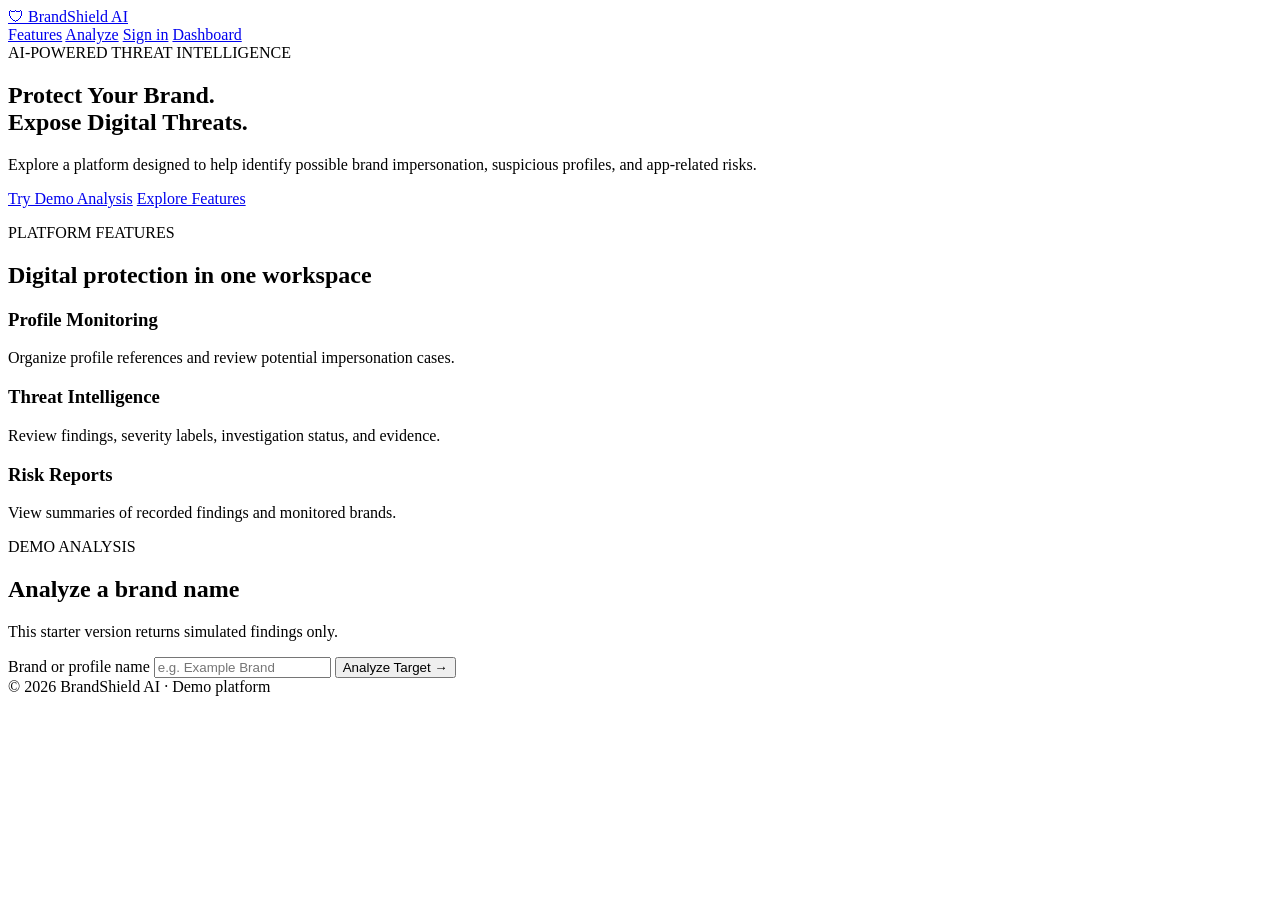
==== frontend/index.html @ 18a52767 "Add BrandShield frontend pages" ====
<!DOCTYPE html>
<html lang="en">
<head>
  <meta charset="UTF-8">
  <meta name="viewport" content="width=device-width, initial-scale=1">
  <title>BrandShield AI | Digital Brand Protection</title>
  <link rel="stylesheet" href="css/style.css">
</head>
<body>
  <header class="navbar">
    <a class="logo" href="index.html">🛡 BrandShield<span> AI</span></a>
    <nav class="nav-links">
      <a href="#features">Features</a>
      <a href="#analyze">Analyze</a>
      <a href="login.html">Sign in</a>
      <a href="dashboard.html">Dashboard</a>
    </nav>
  </header>

  <main>
    <section class="hero">
      <span class="pill">AI-POWERED THREAT INTELLIGENCE</span>
      <h1>Protect Your Brand.<br><span class="accent">Expose Digital Threats.</span></h1>
      <p>Explore a platform designed to help identify possible brand impersonation, suspicious profiles, and app-related risks.</p>
      <div class="actions">
        <a class="button" href="#analyze">Try Demo Analysis</a>
        <a class="button button-secondary" href="#features">Explore Features</a>
      </div>
    </section>

    <section class="section container" id="features">
      <div class="section-heading">
        <p class="eyebrow">PLATFORM FEATURES</p>
        <h2>Digital protection in one workspace</h2>
      </div>
      <div class="grid">
        <article class="card">
          <h3>Profile Monitoring</h3>
          <p>Organize profile references and review potential impersonation cases.</p>
        </article>
        <article class="card">
          <h3>Threat Intelligence</h3>
          <p>Review findings, severity labels, investigation status, and evidence.</p>
        </article>
        <article class="card">
          <h3>Risk Reports</h3>
          <p>View summaries of recorded findings and monitored brands.</p>
        </article>
      </div>
    </section>

    <section class="section container" id="analyze">
      <div class="section-heading">
        <p class="eyebrow">DEMO ANALYSIS</p>
        <h2>Analyze a brand name</h2>
        <p class="muted">This starter version returns simulated findings only.</p>
      </div>

      <form id="analyze-form" class="form-card">
        <label for="brand-name">Brand or profile name</label>
        <input id="brand-name" name="brand_name" maxlength="100"
          placeholder="e.g. Example Brand" required>
        <button type="submit">Analyze Target →</button>
        <div id="analysis-result" class="result" role="status"></div>
      </form>
    </section>
  </main>

  <footer>© 2026 BrandShield AI · Demo platform</footer>
  <script src="js/api.js"></script>
  <script src="js/script.js"></script>
</body>
</html>
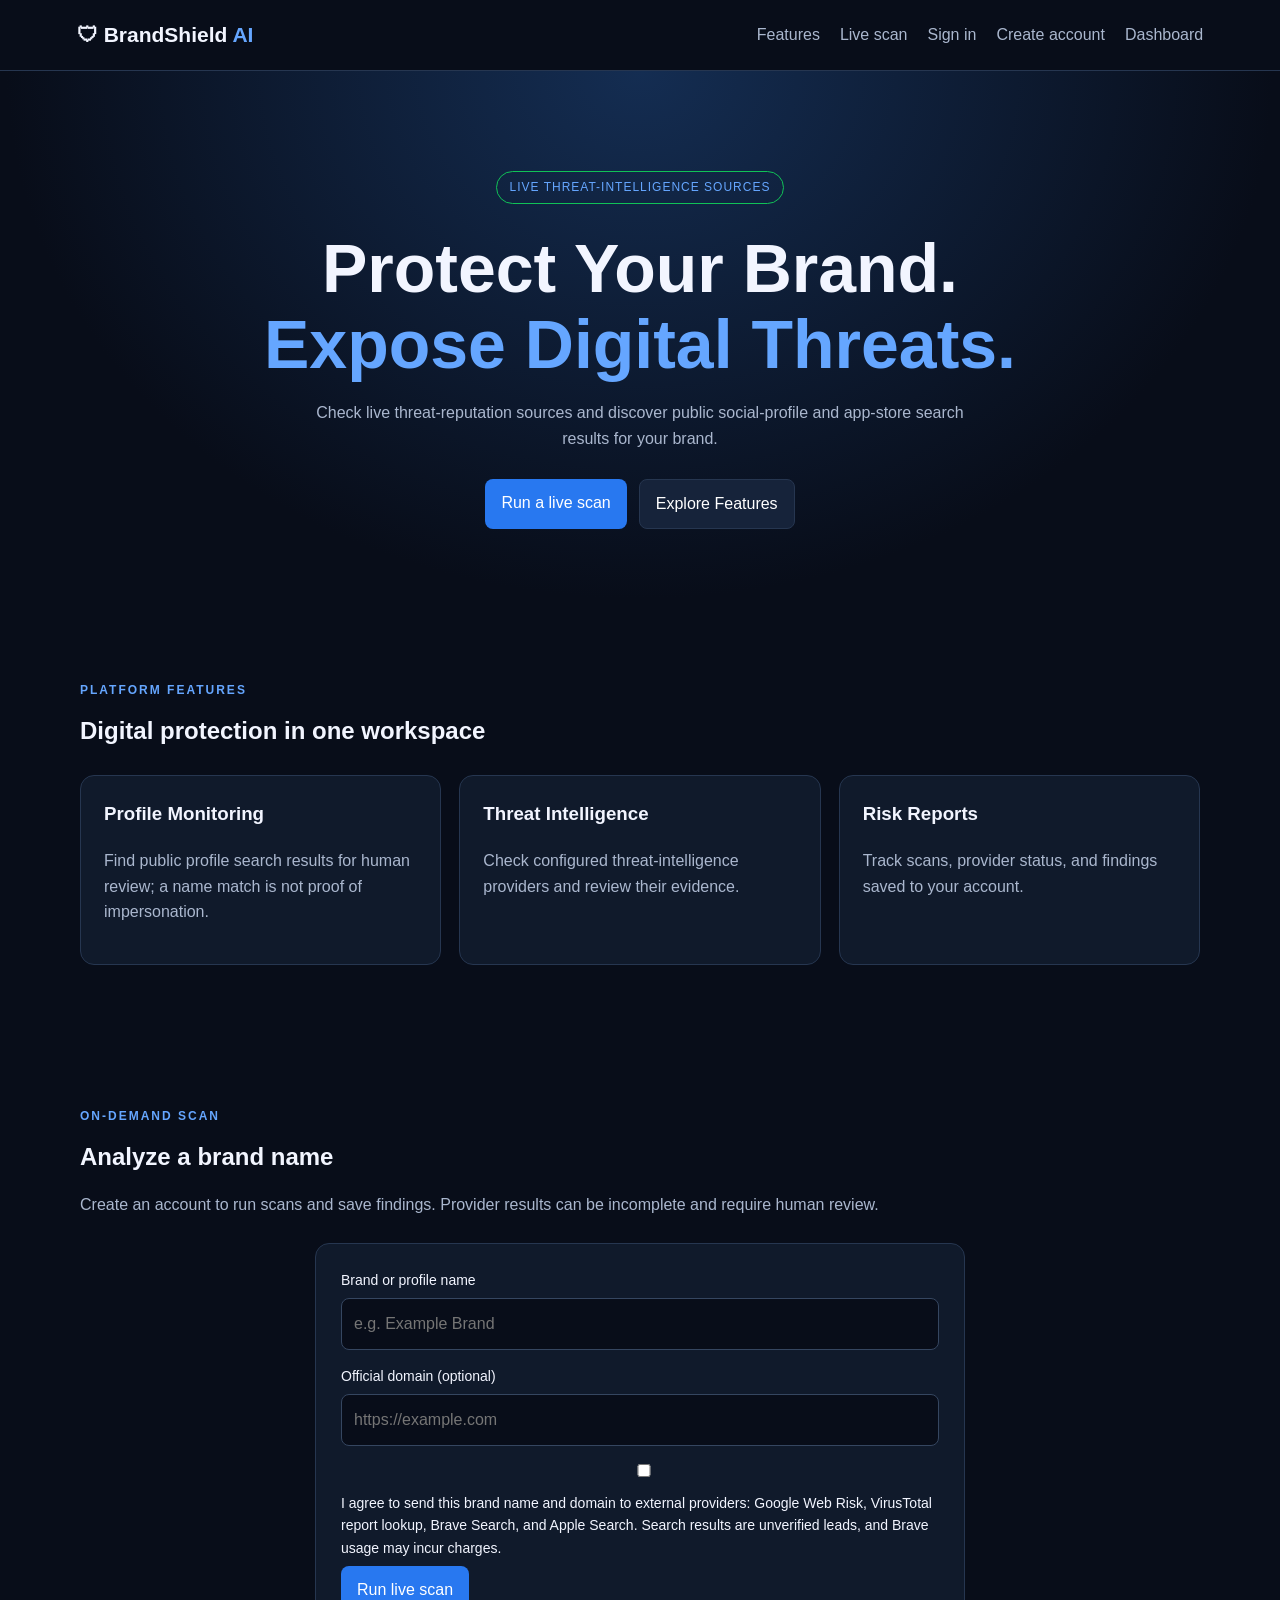
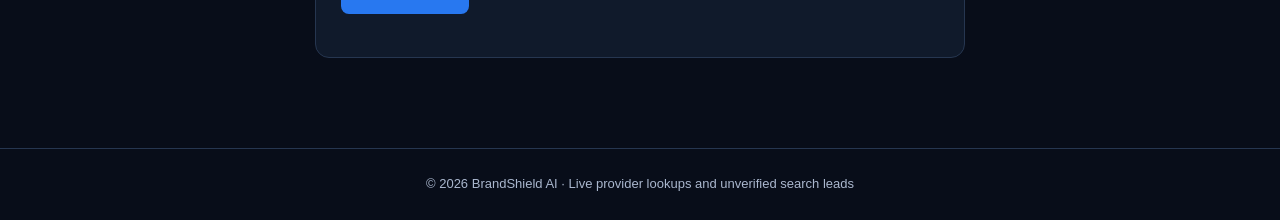
==== commit 2447f2c1: "Connect site pages to real scans and accounts" ====
--- a/frontend/index.html
+++ b/frontend/index.html
@@ -12,19 +12,20 @@
     <a class="logo" href="index.html">🛡 BrandShield<span> AI</span></a>
     <nav class="nav-links">
       <a href="#features">Features</a>
-      <a href="#analyze">Analyze</a>
+      <a href="#analyze">Live scan</a>
       <a href="login.html">Sign in</a>
+      <a href="register.html">Create account</a>
       <a href="dashboard.html">Dashboard</a>
     </nav>
   </header>
 
   <main>
     <section class="hero">
-      <span class="pill">AI-POWERED THREAT INTELLIGENCE</span>
+      <span class="pill">LIVE THREAT-INTELLIGENCE SOURCES</span>
       <h1>Protect Your Brand.<br><span class="accent">Expose Digital Threats.</span></h1>
-      <p>Explore a platform designed to help identify possible brand impersonation, suspicious profiles, and app-related risks.</p>
+      <p>Check live threat-reputation sources and discover public social-profile and app-store search results for your brand.</p>
       <div class="actions">
-        <a class="button" href="#analyze">Try Demo Analysis</a>
+        <a class="button" href="#analyze">Run a live scan</a>
         <a class="button button-secondary" href="#features">Explore Features</a>
       </div>
     </section>
@@ -37,37 +38,47 @@
       <div class="grid">
         <article class="card">
           <h3>Profile Monitoring</h3>
-          <p>Organize profile references and review potential impersonation cases.</p>
+          <p>Find public profile search results for human review; a name match is not proof of impersonation.</p>
         </article>
         <article class="card">
           <h3>Threat Intelligence</h3>
-          <p>Review findings, severity labels, investigation status, and evidence.</p>
+          <p>Check configured threat-intelligence providers and review their evidence.</p>
         </article>
         <article class="card">
           <h3>Risk Reports</h3>
-          <p>View summaries of recorded findings and monitored brands.</p>
+          <p>Track scans, provider status, and findings saved to your account.</p>
         </article>
       </div>
     </section>
 
     <section class="section container" id="analyze">
       <div class="section-heading">
-        <p class="eyebrow">DEMO ANALYSIS</p>
+        <p class="eyebrow">ON-DEMAND SCAN</p>
         <h2>Analyze a brand name</h2>
-        <p class="muted">This starter version returns simulated findings only.</p>
+        <p class="muted">Create an account to run scans and save findings. Provider results can be incomplete and require human review.</p>
       </div>
 
       <form id="analyze-form" class="form-card">
         <label for="brand-name">Brand or profile name</label>
         <input id="brand-name" name="brand_name" maxlength="100"
           placeholder="e.g. Example Brand" required>
-        <button type="submit">Analyze Target →</button>
+        <label for="brand-domain">Official domain (optional)</label>
+        <input id="brand-domain" name="domain" maxlength="255"
+          placeholder="https://example.com">
+        <label>
+          <input id="provider-consent" type="checkbox" required>
+          I agree to send this brand name and domain to external providers:
+          Google Web Risk, VirusTotal report lookup, Brave Search, and Apple
+          Search. Search results are unverified leads, and Brave usage may
+          incur charges.
+        </label>
+        <button type="submit">Run live scan</button>
         <div id="analysis-result" class="result" role="status"></div>
       </form>
     </section>
   </main>
 
-  <footer>© 2026 BrandShield AI · Demo platform</footer>
+  <footer>© 2026 BrandShield AI · Live provider lookups and unverified search leads</footer>
   <script src="js/api.js"></script>
   <script src="js/script.js"></script>
 </body>
--- a/frontend/css/style.css
+++ b/frontend/css/style.css
@@ -0,0 +1,637 @@
+
+:root {
+  --bg: #080d19;
+  --panel: #101a2b;
+  --panel-light: #16233a;
+  --border: #263650;
+  --text: #f2f5ff;
+  --muted: #aab7ce;
+  --blue: #2878f0;
+  --cyan: #65a6ff;
+  --green: #48c9a1;
+  --amber: #f0b44c;
+  --red: #ff7777;
+}
+
+* {
+  box-sizing: border-box;
+}
+
+html {
+  scroll-behavior: smooth;
+}
+
+body {
+  margin: 0;
+  background: var(--bg);
+  color: var(--text);
+  font-family: Inter, Arial, sans-serif;
+  line-height: 1.6;
+}
+
+a {
+  color: inherit;
+  text-decoration: none;
+}
+
+button, input, select {
+  font: inherit;
+}
+
+button, .button {
+  background: var(--blue);
+  color: white;
+  border: 0;
+  padding: 11px 16px;
+  border-radius: 8px;
+  cursor: pointer;
+  display: inline-block;
+}
+
+button:disabled {
+  opacity: .55;
+  cursor: not-allowed;
+}
+
+button:hover, .button:hover {
+  filter: brightness(1.12);
+}
+
+.navbar {
+  display: flex;
+  align-items: center;
+  justify-content: space-between;
+  gap: 18px;
+  padding: 18px 6%;
+  border-bottom: 1px solid var(--border);
+}
+
+.logo {
+  font-size: 21px;
+  font-weight: 800;
+}
+
+.logo span, .accent {
+  color: var(--cyan);
+}
+
+.nav-links {
+  display: flex;
+  gap: 20px;
+  flex-wrap: wrap;
+  color: var(--muted);
+}
+
+.nav-links a:hover, .nav-links a.active {
+  color: white;
+}
+
+.container {
+  width: min(1120px, 90%);
+  margin: auto;
+}
+
+.hero {
+  text-align: center;
+  padding: 100px 20px 75px;
+  background: radial-gradient(ellipse at top, #142d52, var(--bg) 70%);
+}
+
+.pill {
+  display: inline-block;
+  border: 1px solid #31527b;
+  border-radius: 40px;
+  color: var(--cyan);
+  padding: 6px 13px;
+  font-size: 12px;
+  letter-spacing: 1px;
+}
+
+.hero h1 {
+  font-size: clamp(38px, 6vw, 68px);
+  line-height: 1.12;
+  margin: 26px 0 18px;
+}
+
+.hero p, .muted {
+  color: var(--muted);
+}
+
+.hero p {
+  max-width: 650px;
+  margin: auto;
+}
+
+.actions {
+  display: flex;
+  justify-content: center;
+  flex-wrap: wrap;
+  gap: 12px;
+  margin-top: 28px;
+}
+
+.button-secondary {
+  background: var(--panel-light);
+  border: 1px solid var(--border);
+}
+
+.section {
+  padding: 65px 0;
+}
+
+.section-heading {
+  margin-bottom: 25px;
+}
+
+.section-heading h1, .section-heading h2 {
+  margin: 0 0 8px;
+}
+
+.eyebrow {
+  color: var(--cyan);
+  letter-spacing: 2px;
+  font-size: 12px;
+  font-weight: 700;
+}
+
+.grid {
+  display: grid;
+  grid-template-columns: repeat(3, minmax(0, 1fr));
+  gap: 18px;
+}
+
+.card {
+  background: var(--panel);
+  border: 1px solid var(--border);
+  border-radius: 14px;
+  padding: 23px;
+}
+
+.card h3 {
+  margin-top: 0;
+}
+
+.card p {
+  color: var(--muted);
+}
+
+.stat-value {
+  font-size: 32px;
+  font-weight: 800;
+}
+
+.stat-label {
+  color: var(--muted);
+  font-size: 14px;
+}
+
+.form-card {
+  max-width: 650px;
+  margin: 25px auto;
+  background: var(--panel);
+  border: 1px solid var(--border);
+  border-radius: 14px;
+  padding: 25px;
+}
+
+label {
+  display: block;
+  margin-bottom: 7px;
+  font-size: 14px;
+}
+
+input, select {
+  width: 100%;
+  padding: 12px;
+  margin-bottom: 15px;
+  color: var(--text);
+  background: var(--bg);
+  border: 1px solid #354660;
+  border-radius: 8px;
+}
+
+input:focus, select:focus {
+  outline: 2px solid #5298e8;
+  outline-offset: 1px;
+}
+
+.table-wrap {
+  overflow-x: auto;
+  border: 1px solid var(--border);
+  border-radius: 12px;
+}
+
+table {
+  width: 100%;
+  border-collapse: collapse;
+  min-width: 600px;
+}
+
+th, td {
+  text-align: left;
+  padding: 13px 16px;
+  border-bottom: 1px solid var(--border);
+}
+
+th {
+  background: var(--panel-light);
+}
+
+td {
+  color: var(--muted);
+}
+
+.status {
+  display: inline-block;
+  border-radius: 20px;
+  padding: 3px 9px;
+  background: #25344c;
+  color: #bcd8ff;
+  font-size: 12px;
+}
+
+.status.medium {
+  color: var(--amber);
+}
+
+.status.high {
+  color: var(--red);
+}
+
+.notice {
+  color: var(--muted);
+  background: #101a2b;
+  border: 1px solid var(--border);
+  border-radius: 10px;
+  padding: 14px;
+  margin: 16px 0;
+}
+
+.result {
+  margin-top: 18px;
+  overflow-wrap: anywhere;
+}
+
+.result li {
+  margin: 8px 0;
+}
+
+footer {
+  padding: 25px;
+  border-top: 1px solid var(--border);
+  color: var(--muted);
+  text-align: center;
+  font-size: 13px;
+}
+
+.auth-page {
+  min-height: 100vh;
+  display: grid;
+  place-items: center;
+  padding: 20px;
+}
+
+.auth-card {
+  width: min(420px, 100%);
+  background: var(--panel);
+  border: 1px solid var(--border);
+  border-radius: 16px;
+  padding: 28px;
+}
+
+@media (max-width: 760px) {
+  .navbar {
+    align-items: flex-start;
+    flex-direction: column;
+  }
+
+  .nav-links {
+    gap: 13px;
+  }
+
+  .grid {
+    grid-template-columns: 1fr;
+  }
+
+  .hero {
+    padding-top: 65px;
+  }
+}
+:root {
+  --bg: #080d19;
+  --panel: #101a2b;
+  --panel-light: #16233a;
+  --border: #263650;
+  --text: #f2f5ff;
+  --muted: #aab7ce;
+  --blue: #2878f0;
+  --cyan: #65a6ff;
+  --green: #48c9a1;
+  --amber: #f0b44c;
+  --red: #ff7777;
+}
+
+* {
+  box-sizing: border-box;
+}
+
+html {
+  scroll-behavior: smooth;
+}
+
+body {
+  margin: 0;
+  background: var(--bg);
+  color: var(--text);
+  font-family: Inter, Arial, sans-serif;
+  line-height: 1.6;
+}
+
+a {
+  color: inherit;
+  text-decoration: none;
+}
+
+button, input, select {
+  font: inherit;
+}
+
+button, .button {
+  background: var(--blue);
+  color: white;
+  border: 0;
+  padding: 11px 16px;
+  border-radius: 8px;
+  cursor: pointer;
+  display: inline-block;
+}
+
+button:disabled {
+  opacity: .55;
+  cursor: not-allowed;
+}
+
+button:hover, .button:hover {
+  filter: brightness(1.12);
+}
+
+.navbar {
+  display: flex;
+  align-items: center;
+  justify-content: space-between;
+  gap: 18px;
+  padding: 18px 6%;
+  border-bottom: 1px solid var(--border);
+}
+
+.logo {
+  font-size: 21px;
+  font-weight: 800;
+}
+
+.logo span, .accent {
+  color: var(--cyan);
+}
+
+.nav-links {
+  display: flex;
+  gap: 20px;
+  flex-wrap: wrap;
+  color: var(--muted);
+}
+
+.nav-links a:hover, .nav-links a.active {
+  color: white;
+}
+
+.container {
+  width: min(1120px, 90%);
+  margin: auto;
+}
+
+.hero {
+  text-align: center;
+  padding: 100px 20px 75px;
+  background: radial-gradient(ellipse at top, #142d52, var(--bg) 70%);
+}
+
+.pill {
+  display: inline-block;
+  border: 1px solid #10c257;
+  border-radius: 40px;
+  color: var(--cyan);
+  padding: 6px 13px;
+  font-size: 12px;
+  letter-spacing: 1px;
+}
+
+.hero h1 {
+  font-size: clamp(38px, 6vw, 68px);
+  line-height: 1.12;
+  margin: 26px 0 18px;
+}
+
+.hero p, .muted {
+  color: var(--muted);
+}
+
+.hero p {
+  max-width: 650px;
+  margin: auto;
+}
+
+.actions {
+  display: flex;
+  justify-content: center;
+  flex-wrap: wrap;
+  gap: 12px;
+  margin-top: 28px;
+}
+
+.button-secondary {
+  background: var(--panel-light);
+  border: 1px solid var(--border);
+}
+
+.section {
+  padding: 65px 0;
+}
+
+.section-heading {
+  margin-bottom: 25px;
+}
+
+.section-heading h1, .section-heading h2 {
+  margin: 0 0 8px;
+}
+
+.eyebrow {
+  color: var(--cyan);
+  letter-spacing: 2px;
+  font-size: 12px;
+  font-weight: 700;
+}
+
+.grid {
+  display: grid;
+  grid-template-columns: repeat(3, minmax(0, 1fr));
+  gap: 18px;
+}
+
+.card {
+  background: var(--panel);
+  border: 1px solid var(--border);
+  border-radius: 14px;
+  padding: 23px;
+}
+
+.card h3 {
+  margin-top: 0;
+}
+
+.card p {
+  color: var(--muted);
+}
+
+.stat-value {
+  font-size: 32px;
+  font-weight: 800;
+}
+
+.stat-label {
+  color: var(--muted);
+  font-size: 14px;
+}
+
+.form-card {
+  max-width: 650px;
+  margin: 25px auto;
+  background: var(--panel);
+  border: 1px solid var(--border);
+  border-radius: 14px;
+  padding: 25px;
+}
+
+label {
+  display: block;
+  margin-bottom: 7px;
+  font-size: 14px;
+}
+
+input, select {
+  width: 100%;
+  padding: 12px;
+  margin-bottom: 15px;
+  color: var(--text);
+  background: var(--bg);
+  border: 1px solid #354660;
+  border-radius: 8px;
+}
+
+input:focus, select:focus {
+  outline: 2px solid #5298e8;
+  outline-offset: 1px;
+}
+
+.table-wrap {
+  overflow-x: auto;
+  border: 1px solid var(--border);
+  border-radius: 12px;
+}
+
+table {
+  width: 100%;
+  border-collapse: collapse;
+  min-width: 600px;
+}
+
+th, td {
+  text-align: left;
+  padding: 13px 16px;
+  border-bottom: 1px solid var(--border);
+}
+
+th {
+  background: var(--panel-light);
+}
+
+td {
+  color: var(--muted);
+}
+
+.status {
+  display: inline-block;
+  border-radius: 20px;
+  padding: 3px 9px;
+  background: #25344c;
+  color: #bcd8ff;
+  font-size: 12px;
+}
+
+.status.medium {
+  color: var(--amber);
+}
+
+.status.high {
+  color: var(--red);
+}
+
+.notice {
+  color: var(--muted);
+  background: #101a2b;
+  border: 1px solid var(--border);
+  border-radius: 10px;
+  padding: 14px;
+  margin: 16px 0;
+}
+
+.result {
+  margin-top: 18px;
+  overflow-wrap: anywhere;
+}
+
+.result li {
+  margin: 8px 0;
+}
+
+footer {
+  padding: 25px;
+  border-top: 1px solid var(--border);
+  color: var(--muted);
+  text-align: center;
+  font-size: 13px;
+}
+
+.auth-page {
+  min-height: 100vh;
+  display: grid;
+  place-items: center;
+  padding: 20px;
+}
+
+.auth-card {
+  width: min(420px, 100%);
+  background: var(--panel);
+  border: 1px solid var(--border);
+  border-radius: 16px;
+  padding: 28px;
+}
+
+@media (max-width: 760px) {
+  .navbar {
+    align-items: flex-start;
+    flex-direction: column;
+  }
+
+  .nav-links {
+    gap: 13px;
+  }
+
+  .grid {
+    grid-template-columns: 1fr;
+  }
+
+  .hero {
+    padding-top: 65px;
+  }
+}
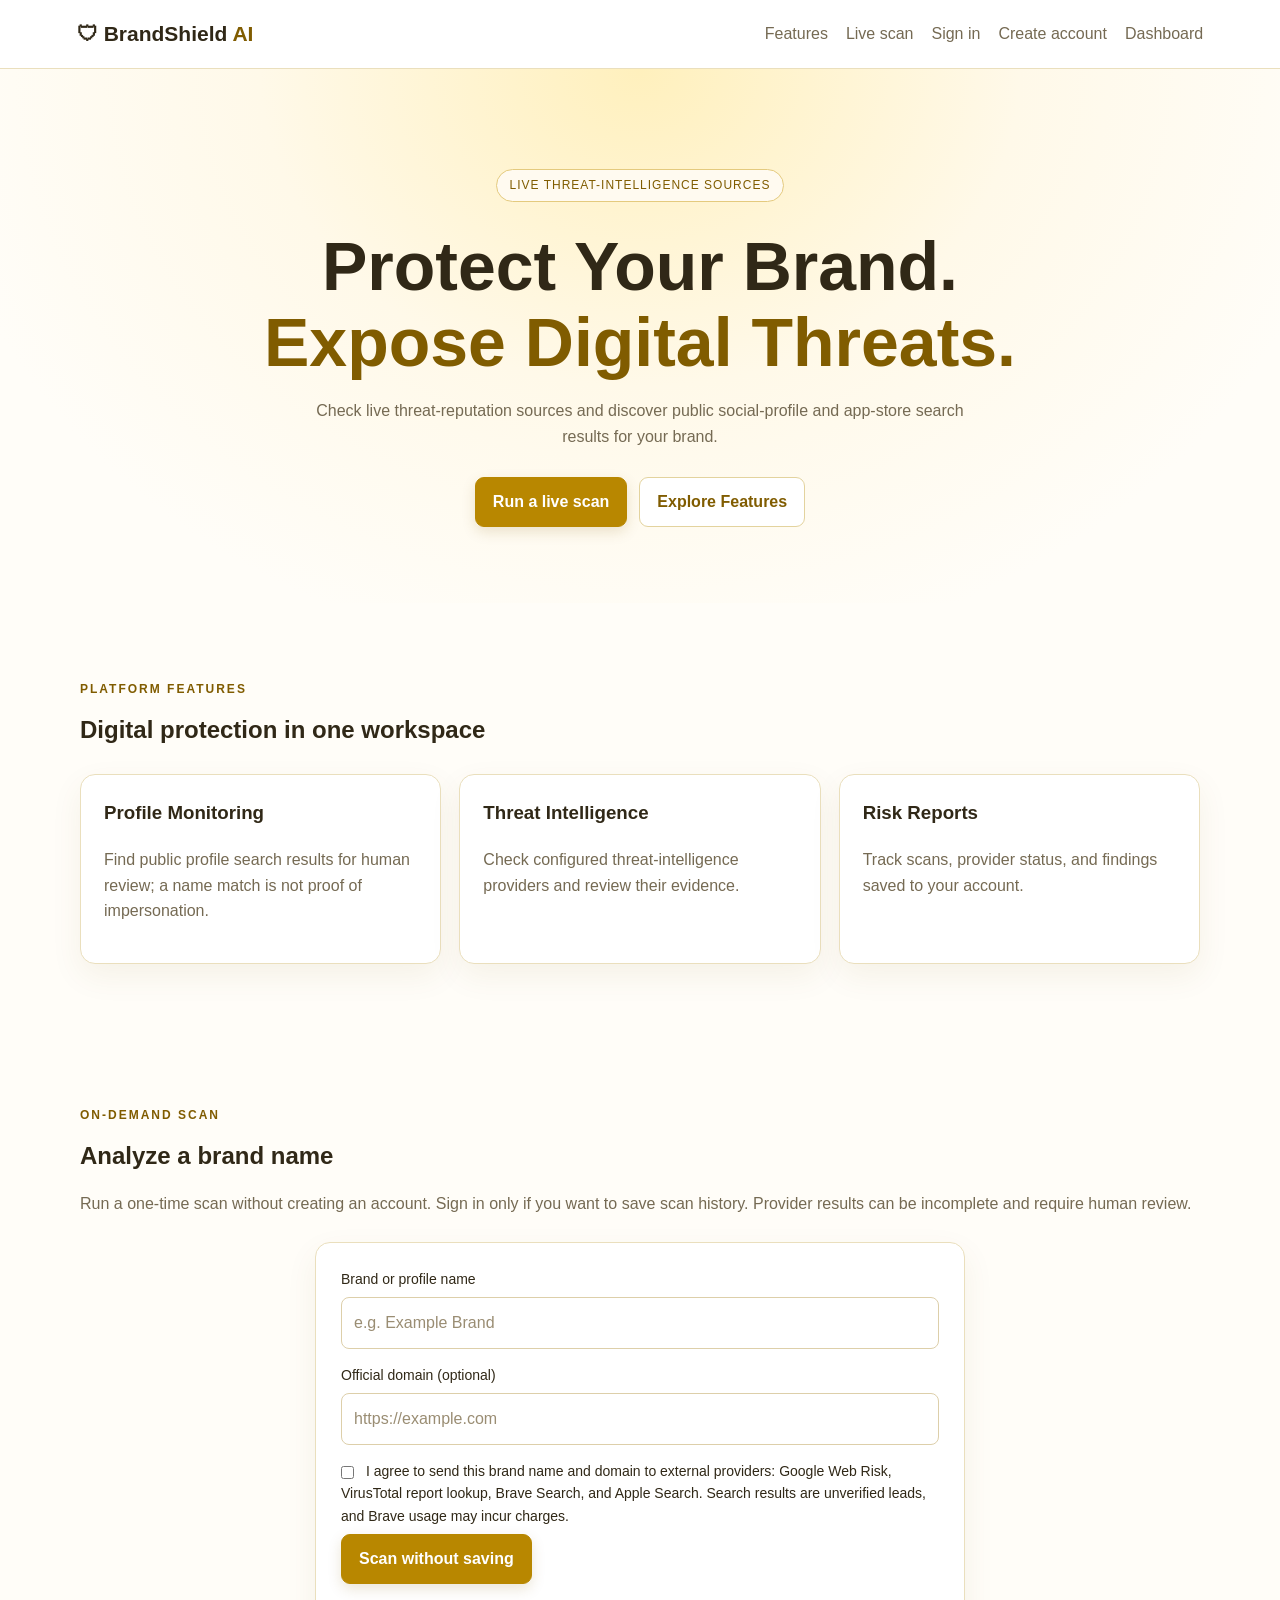
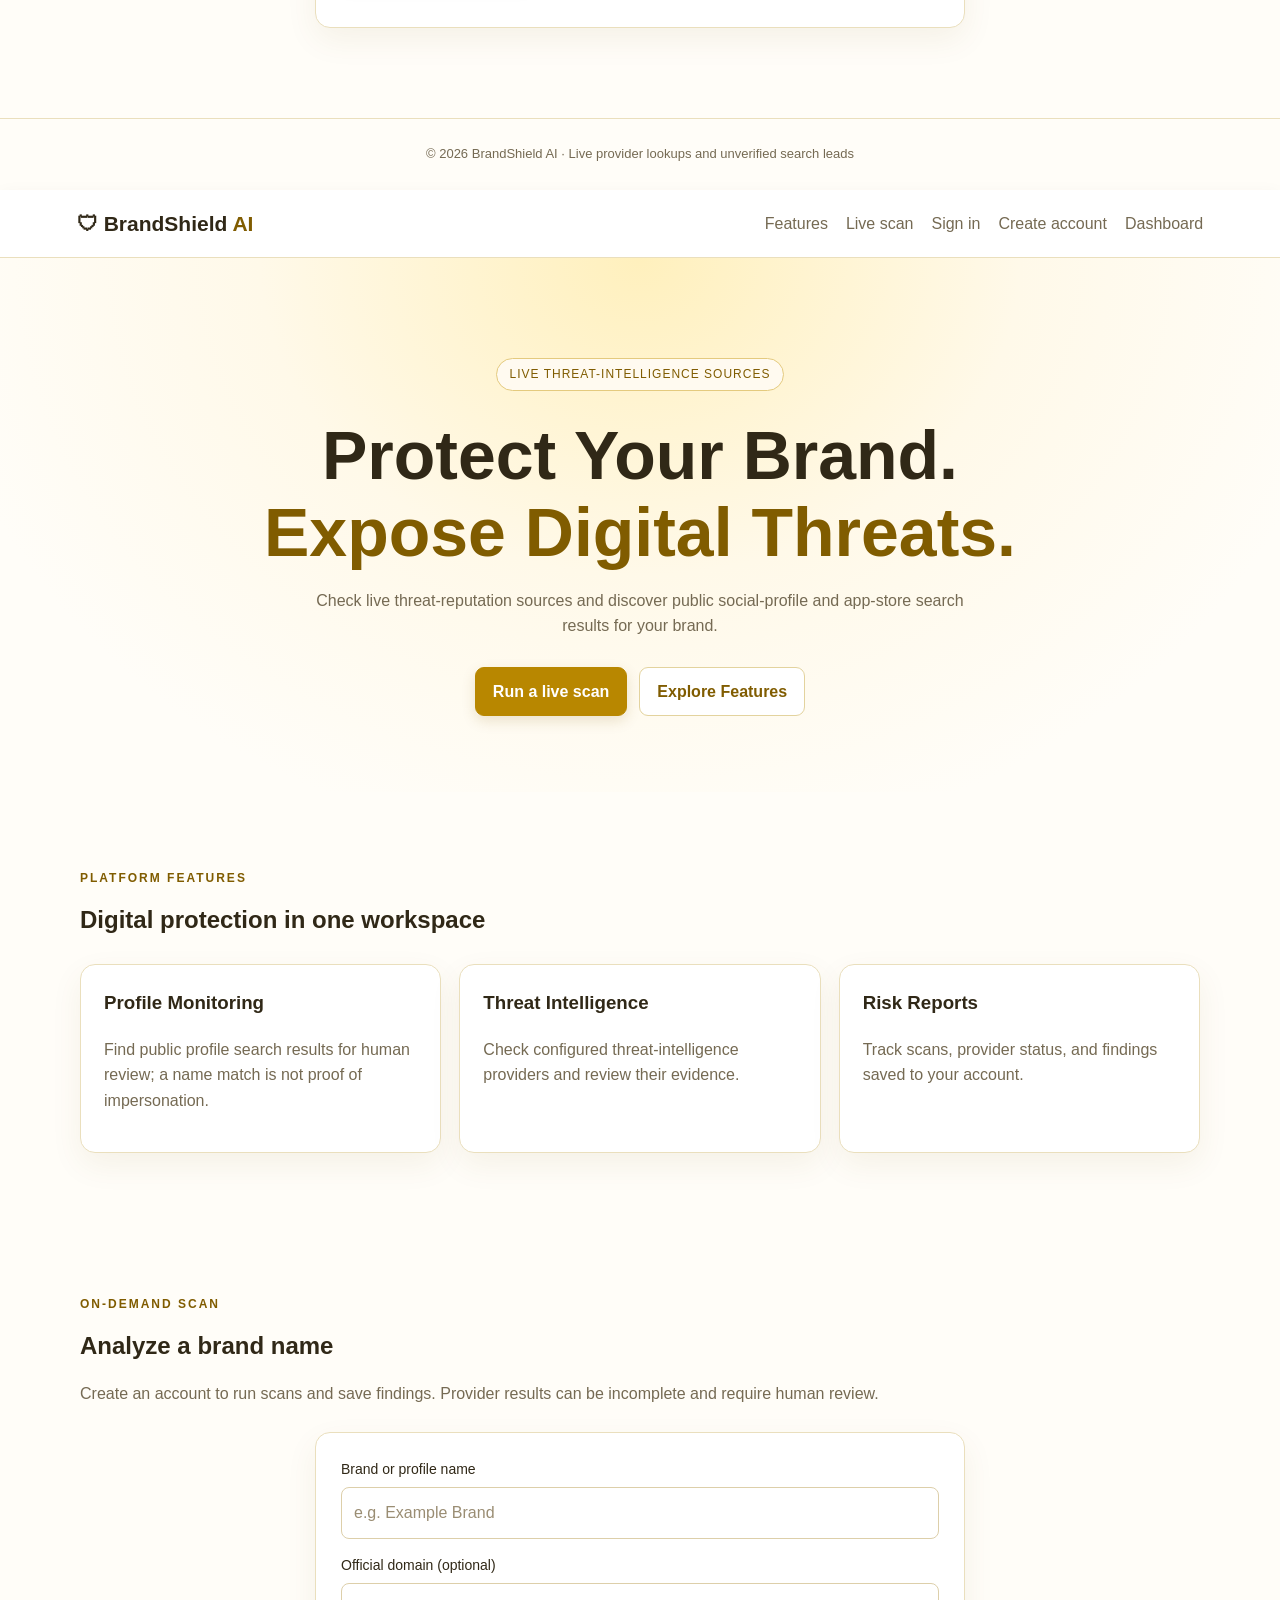
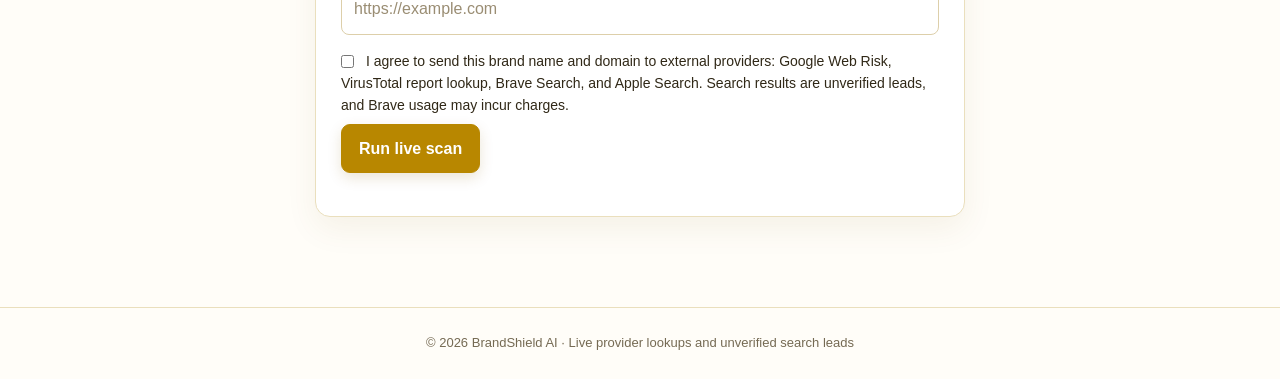
==== commit c5a7f5ea: "Allow one-time homepage scans without signup Updated the analyze section to allow scanning without c" ====
--- a/frontend/index.html
+++ b/frontend/index.html
@@ -1,4 +1,88 @@
 
+<!DOCTYPE html>
+<html lang="en">
+<head>
+  <meta charset="UTF-8">
+  <meta name="viewport" content="width=device-width, initial-scale=1">
+  <title>BrandShield AI | Digital Brand Protection</title>
+  <link rel="stylesheet" href="css/style.css">
+</head>
+<body>
+  <header class="navbar">
+    <a class="logo" href="index.html">🛡 BrandShield<span> AI</span></a>
+    <nav class="nav-links">
+      <a href="#features">Features</a>
+      <a href="#analyze">Live scan</a>
+      <a href="login.html">Sign in</a>
+      <a href="register.html">Create account</a>
+      <a href="dashboard.html">Dashboard</a>
+    </nav>
+  </header>
+
+  <main>
+    <section class="hero">
+      <span class="pill">LIVE THREAT-INTELLIGENCE SOURCES</span>
+      <h1>Protect Your Brand.<br><span class="accent">Expose Digital Threats.</span></h1>
+      <p>Check live threat-reputation sources and discover public social-profile and app-store search results for your brand.</p>
+      <div class="actions">
+        <a class="button" href="#analyze">Run a live scan</a>
+        <a class="button button-secondary" href="#features">Explore Features</a>
+      </div>
+    </section>
+
+    <section class="section container" id="features">
+      <div class="section-heading">
+        <p class="eyebrow">PLATFORM FEATURES</p>
+        <h2>Digital protection in one workspace</h2>
+      </div>
+      <div class="grid">
+        <article class="card">
+          <h3>Profile Monitoring</h3>
+          <p>Find public profile search results for human review; a name match is not proof of impersonation.</p>
+        </article>
+        <article class="card">
+          <h3>Threat Intelligence</h3>
+          <p>Check configured threat-intelligence providers and review their evidence.</p>
+        </article>
+        <article class="card">
+          <h3>Risk Reports</h3>
+          <p>Track scans, provider status, and findings saved to your account.</p>
+        </article>
+      </div>
+    </section>
+
+    <section class="section container" id="analyze">
+      <div class="section-heading">
+        <p class="eyebrow">ON-DEMAND SCAN</p>
+        <h2>Analyze a brand name</h2>
+        <p class="muted">Run a one-time scan without creating an account. Sign in only if you want to save scan history. Provider results can be incomplete and require human review.</p>
+      </div>
+
+      <form id="analyze-form" class="form-card">
+        <label for="brand-name">Brand or profile name</label>
+        <input id="brand-name" name="brand_name" maxlength="100"
+          placeholder="e.g. Example Brand" required>
+        <label for="brand-domain">Official domain (optional)</label>
+        <input id="brand-domain" name="domain" maxlength="255"
+          placeholder="https://example.com">
+        <label>
+          <input id="provider-consent" type="checkbox" required>
+          I agree to send this brand name and domain to external providers:
+          Google Web Risk, VirusTotal report lookup, Brave Search, and Apple
+          Search. Search results are unverified leads, and Brave usage may
+          incur charges.
+        </label>
+        <button type="submit">Scan without saving</button>
+        <div id="analysis-result" class="result" role="status"></div>
+      </form>
+    </section>
+  </main>
+
+  <footer>© 2026 BrandShield AI · Live provider lookups and unverified search leads</footer>
+  <script src="js/api.js"></script>
+  <script src="js/script.js"></script>
+</body>
+</html>
 <!DOCTYPE html>
 <html lang="en">
 <head>
@@ -82,4 +166,4 @@
   <script src="js/api.js"></script>
   <script src="js/script.js"></script>
 </body>
-</html>+</html>
--- a/frontend/css/style.css
+++ b/frontend/css/style.css
@@ -1,16 +1,17 @@
-
 :root {
-  --bg: #080d19;
-  --panel: #101a2b;
-  --panel-light: #16233a;
-  --border: #263650;
-  --text: #f2f5ff;
-  --muted: #aab7ce;
-  --blue: #2878f0;
-  --cyan: #65a6ff;
-  --green: #48c9a1;
-  --amber: #f0b44c;
-  --red: #ff7777;
+  color-scheme: light;
+  --bg: #fffdf8;
+  --panel: #ffffff;
+  --panel-light: #fff7df;
+  --border: #eadfbd;
+  --text: #302817;
+  --muted: #756a53;
+  --gold: #b88700;
+  --gold-dark: #805c00;
+  --gold-light: #fff0bd;
+  --green: #177245;
+  --amber: #916300;
+  --red: #b42318;
 }
 
 * {
@@ -22,6 +23,7 @@
 }
 
 body {
+  min-height: 100vh;
   margin: 0;
   background: var(--bg);
   color: var(--text);
@@ -39,22 +41,34 @@
 }
 
 button, .button {
-  background: var(--blue);
-  color: white;
-  border: 0;
-  padding: 11px 16px;
-  border-radius: 8px;
+  display: inline-block;
+  border: 1px solid var(--gold);
+  border-radius: 9px;
+  padding: 11px 17px;
+  background: var(--gold);
+  color: #ffffff;
+  font-weight: 700;
   cursor: pointer;
-  display: inline-block;
+  box-shadow: 0 5px 14px rgb(128 92 0 / 16%);
+  transition: background-color .15s ease, transform .15s ease, box-shadow .15s ease;
+}
+
+button:hover, .button:hover {
+  background: var(--gold-dark);
+  border-color: var(--gold-dark);
+  box-shadow: 0 7px 18px rgb(128 92 0 / 20%);
+  transform: translateY(-1px);
 }
 
 button:disabled {
   opacity: .55;
   cursor: not-allowed;
-}
-
-button:hover, .button:hover {
-  filter: brightness(1.12);
+  transform: none;
+}
+
+:focus-visible {
+  outline: 3px solid #d6a629;
+  outline-offset: 3px;
 }
 
 .navbar {
@@ -62,55 +76,59 @@
   align-items: center;
   justify-content: space-between;
   gap: 18px;
-  padding: 18px 6%;
+  padding: 17px 6%;
   border-bottom: 1px solid var(--border);
+  background: rgb(255 255 255 / 96%);
+  box-shadow: 0 3px 16px rgb(80 61 17 / 4%);
 }
 
 .logo {
   font-size: 21px;
   font-weight: 800;
-}
-
-.logo span, .accent {
-  color: var(--cyan);
+  white-space: nowrap;
+}
+
+.logo span, .accent, .eyebrow {
+  color: var(--gold-dark);
 }
 
 .nav-links {
   display: flex;
-  gap: 20px;
   flex-wrap: wrap;
+  gap: 18px;
   color: var(--muted);
 }
 
 .nav-links a:hover, .nav-links a.active {
-  color: white;
+  color: var(--gold-dark);
 }
 
 .container {
   width: min(1120px, 90%);
-  margin: auto;
+  margin: 0 auto;
 }
 
 .hero {
+  padding: 100px 20px 76px;
+  background: radial-gradient(ellipse at 50% 0, #fff0bd 0, #fff9e9 42%, var(--bg) 79%);
   text-align: center;
-  padding: 100px 20px 75px;
-  background: radial-gradient(ellipse at top, #142d52, var(--bg) 70%);
 }
 
 .pill {
   display: inline-block;
-  border: 1px solid #31527b;
+  border: 1px solid #e4ca7e;
   border-radius: 40px;
-  color: var(--cyan);
   padding: 6px 13px;
+  background: #fffaf0;
+  color: var(--gold-dark);
   font-size: 12px;
   letter-spacing: 1px;
 }
 
 .hero h1 {
+  margin: 26px 0 18px;
   font-size: clamp(38px, 6vw, 68px);
   line-height: 1.12;
-  margin: 26px 0 18px;
 }
 
 .hero p, .muted {
@@ -124,15 +142,23 @@
 
 .actions {
   display: flex;
+  flex-wrap: wrap;
   justify-content: center;
-  flex-wrap: wrap;
   gap: 12px;
   margin-top: 28px;
 }
 
 .button-secondary {
+  border-color: #e3d39e;
+  background: #ffffff;
+  color: var(--gold-dark);
+  box-shadow: none;
+}
+
+.button-secondary:hover {
+  border-color: var(--gold);
   background: var(--panel-light);
-  border: 1px solid var(--border);
+  color: var(--gold-dark);
 }
 
 .section {
@@ -148,10 +174,9 @@
 }
 
 .eyebrow {
-  color: var(--cyan);
-  letter-spacing: 2px;
   font-size: 12px;
   font-weight: 700;
+  letter-spacing: 2px;
 }
 
 .grid {
@@ -160,10 +185,14 @@
   gap: 18px;
 }
 
+.card, .form-card, .auth-card {
+  border: 1px solid var(--border);
+  border-radius: 15px;
+  background: var(--panel);
+  box-shadow: 0 12px 32px rgb(111 82 12 / 7%);
+}
+
 .card {
-  background: var(--panel);
-  border: 1px solid var(--border);
-  border-radius: 14px;
   padding: 23px;
 }
 
@@ -188,9 +217,6 @@
 .form-card {
   max-width: 650px;
   margin: 25px auto;
-  background: var(--panel);
-  border: 1px solid var(--border);
-  border-radius: 14px;
   padding: 25px;
 }
 
@@ -202,16 +228,28 @@
 
 input, select {
   width: 100%;
+  margin-bottom: 15px;
+  border: 1px solid #ddcfaa;
+  border-radius: 8px;
   padding: 12px;
-  margin-bottom: 15px;
+  background: #ffffff;
   color: var(--text);
-  background: var(--bg);
-  border: 1px solid #354660;
-  border-radius: 8px;
+}
+
+input::placeholder {
+  color: #9a8d73;
+}
+
+input[type="checkbox"] {
+  width: auto;
+  margin: 0 8px 0 0;
+  vertical-align: middle;
+  accent-color: var(--gold);
 }
 
 input:focus, select:focus {
-  outline: 2px solid #5298e8;
+  border-color: var(--gold);
+  outline: 2px solid #e7cf82;
   outline-offset: 1px;
 }
 
@@ -219,34 +257,36 @@
   overflow-x: auto;
   border: 1px solid var(--border);
   border-radius: 12px;
+  background: #ffffff;
 }
 
 table {
   width: 100%;
+  min-width: 600px;
   border-collapse: collapse;
-  min-width: 600px;
 }
 
 th, td {
+  border-bottom: 1px solid var(--border);
+  padding: 13px 16px;
   text-align: left;
-  padding: 13px 16px;
-  border-bottom: 1px solid var(--border);
 }
 
 th {
   background: var(--panel-light);
+  color: #493b1f;
 }
 
 td {
-  color: var(--muted);
+  color: #62563f;
 }
 
 .status {
   display: inline-block;
   border-radius: 20px;
   padding: 3px 9px;
-  background: #25344c;
-  color: #bcd8ff;
+  background: #fff4d2;
+  color: #755600;
   font-size: 12px;
 }
 
@@ -259,12 +299,12 @@
 }
 
 .notice {
-  color: var(--muted);
-  background: #101a2b;
+  margin: 16px 0;
   border: 1px solid var(--border);
   border-radius: 10px;
   padding: 14px;
-  margin: 16px 0;
+  background: #fff9e8;
+  color: #62563f;
 }
 
 .result {
@@ -277,25 +317,23 @@
 }
 
 footer {
+  border-top: 1px solid var(--border);
   padding: 25px;
-  border-top: 1px solid var(--border);
   color: var(--muted);
   text-align: center;
   font-size: 13px;
 }
 
 .auth-page {
+  display: grid;
   min-height: 100vh;
-  display: grid;
   place-items: center;
   padding: 20px;
+  background: radial-gradient(ellipse at 50% 0, #fff0bd 0, var(--bg) 58%);
 }
 
 .auth-card {
   width: min(420px, 100%);
-  background: var(--panel);
-  border: 1px solid var(--border);
-  border-radius: 16px;
   padding: 28px;
 }
 
@@ -317,321 +355,11 @@
     padding-top: 65px;
   }
 }
-:root {
-  --bg: #080d19;
-  --panel: #101a2b;
-  --panel-light: #16233a;
-  --border: #263650;
-  --text: #f2f5ff;
-  --muted: #aab7ce;
-  --blue: #2878f0;
-  --cyan: #65a6ff;
-  --green: #48c9a1;
-  --amber: #f0b44c;
-  --red: #ff7777;
-}
-
-* {
-  box-sizing: border-box;
-}
-
-html {
-  scroll-behavior: smooth;
-}
-
-body {
-  margin: 0;
-  background: var(--bg);
-  color: var(--text);
-  font-family: Inter, Arial, sans-serif;
-  line-height: 1.6;
-}
-
-a {
-  color: inherit;
-  text-decoration: none;
-}
-
-button, input, select {
-  font: inherit;
-}
-
-button, .button {
-  background: var(--blue);
-  color: white;
-  border: 0;
-  padding: 11px 16px;
-  border-radius: 8px;
-  cursor: pointer;
-  display: inline-block;
-}
-
-button:disabled {
-  opacity: .55;
-  cursor: not-allowed;
-}
-
-button:hover, .button:hover {
-  filter: brightness(1.12);
-}
-
-.navbar {
-  display: flex;
-  align-items: center;
-  justify-content: space-between;
-  gap: 18px;
-  padding: 18px 6%;
-  border-bottom: 1px solid var(--border);
-}
-
-.logo {
-  font-size: 21px;
-  font-weight: 800;
-}
-
-.logo span, .accent {
-  color: var(--cyan);
-}
-
-.nav-links {
-  display: flex;
-  gap: 20px;
-  flex-wrap: wrap;
-  color: var(--muted);
-}
-
-.nav-links a:hover, .nav-links a.active {
-  color: white;
-}
-
-.container {
-  width: min(1120px, 90%);
-  margin: auto;
-}
-
-.hero {
-  text-align: center;
-  padding: 100px 20px 75px;
-  background: radial-gradient(ellipse at top, #142d52, var(--bg) 70%);
-}
-
-.pill {
-  display: inline-block;
-  border: 1px solid #10c257;
-  border-radius: 40px;
-  color: var(--cyan);
-  padding: 6px 13px;
-  font-size: 12px;
-  letter-spacing: 1px;
-}
-
-.hero h1 {
-  font-size: clamp(38px, 6vw, 68px);
-  line-height: 1.12;
-  margin: 26px 0 18px;
-}
-
-.hero p, .muted {
-  color: var(--muted);
-}
-
-.hero p {
-  max-width: 650px;
-  margin: auto;
-}
-
-.actions {
-  display: flex;
-  justify-content: center;
-  flex-wrap: wrap;
-  gap: 12px;
-  margin-top: 28px;
-}
-
-.button-secondary {
-  background: var(--panel-light);
-  border: 1px solid var(--border);
-}
-
-.section {
-  padding: 65px 0;
-}
-
-.section-heading {
-  margin-bottom: 25px;
-}
-
-.section-heading h1, .section-heading h2 {
-  margin: 0 0 8px;
-}
-
-.eyebrow {
-  color: var(--cyan);
-  letter-spacing: 2px;
-  font-size: 12px;
-  font-weight: 700;
-}
-
-.grid {
-  display: grid;
-  grid-template-columns: repeat(3, minmax(0, 1fr));
-  gap: 18px;
-}
-
-.card {
-  background: var(--panel);
-  border: 1px solid var(--border);
-  border-radius: 14px;
-  padding: 23px;
-}
-
-.card h3 {
-  margin-top: 0;
-}
-
-.card p {
-  color: var(--muted);
-}
-
-.stat-value {
-  font-size: 32px;
-  font-weight: 800;
-}
-
-.stat-label {
-  color: var(--muted);
-  font-size: 14px;
-}
-
-.form-card {
-  max-width: 650px;
-  margin: 25px auto;
-  background: var(--panel);
-  border: 1px solid var(--border);
-  border-radius: 14px;
-  padding: 25px;
-}
-
-label {
-  display: block;
-  margin-bottom: 7px;
-  font-size: 14px;
-}
-
-input, select {
-  width: 100%;
-  padding: 12px;
-  margin-bottom: 15px;
-  color: var(--text);
-  background: var(--bg);
-  border: 1px solid #354660;
-  border-radius: 8px;
-}
-
-input:focus, select:focus {
-  outline: 2px solid #5298e8;
-  outline-offset: 1px;
-}
-
-.table-wrap {
-  overflow-x: auto;
-  border: 1px solid var(--border);
-  border-radius: 12px;
-}
-
-table {
-  width: 100%;
-  border-collapse: collapse;
-  min-width: 600px;
-}
-
-th, td {
-  text-align: left;
-  padding: 13px 16px;
-  border-bottom: 1px solid var(--border);
-}
-
-th {
-  background: var(--panel-light);
-}
-
-td {
-  color: var(--muted);
-}
-
-.status {
-  display: inline-block;
-  border-radius: 20px;
-  padding: 3px 9px;
-  background: #25344c;
-  color: #bcd8ff;
-  font-size: 12px;
-}
-
-.status.medium {
-  color: var(--amber);
-}
-
-.status.high {
-  color: var(--red);
-}
-
-.notice {
-  color: var(--muted);
-  background: #101a2b;
-  border: 1px solid var(--border);
-  border-radius: 10px;
-  padding: 14px;
-  margin: 16px 0;
-}
-
-.result {
-  margin-top: 18px;
-  overflow-wrap: anywhere;
-}
-
-.result li {
-  margin: 8px 0;
-}
-
-footer {
-  padding: 25px;
-  border-top: 1px solid var(--border);
-  color: var(--muted);
-  text-align: center;
-  font-size: 13px;
-}
-
-.auth-page {
-  min-height: 100vh;
-  display: grid;
-  place-items: center;
-  padding: 20px;
-}
-
-.auth-card {
-  width: min(420px, 100%);
-  background: var(--panel);
-  border: 1px solid var(--border);
-  border-radius: 16px;
-  padding: 28px;
-}
-
-@media (max-width: 760px) {
-  .navbar {
-    align-items: flex-start;
-    flex-direction: column;
-  }
-
-  .nav-links {
-    gap: 13px;
-  }
-
-  .grid {
-    grid-template-columns: 1fr;
-  }
-
-  .hero {
-    padding-top: 65px;
-  }
-}+
+@media (prefers-reduced-motion: reduce) {
+  *, *::before, *::after {
+    scroll-behavior: auto !important;
+    transition-duration: .01ms !important;
+    animation-duration: .01ms !important;
+  }
+}
--- a/frontend/css/style.css
+++ b/frontend/css/style.css
@@ -1,16 +1,17 @@
-
 :root {
-  --bg: #080d19;
-  --panel: #101a2b;
-  --panel-light: #16233a;
-  --border: #263650;
-  --text: #f2f5ff;
-  --muted: #aab7ce;
-  --blue: #2878f0;
-  --cyan: #65a6ff;
-  --green: #48c9a1;
-  --amber: #f0b44c;
-  --red: #ff7777;
+  color-scheme: light;
+  --bg: #fffdf8;
+  --panel: #ffffff;
+  --panel-light: #fff7df;
+  --border: #eadfbd;
+  --text: #302817;
+  --muted: #756a53;
+  --gold: #b88700;
+  --gold-dark: #805c00;
+  --gold-light: #fff0bd;
+  --green: #177245;
+  --amber: #916300;
+  --red: #b42318;
 }
 
 * {
@@ -22,6 +23,7 @@
 }
 
 body {
+  min-height: 100vh;
   margin: 0;
   background: var(--bg);
   color: var(--text);
@@ -39,22 +41,34 @@
 }
 
 button, .button {
-  background: var(--blue);
-  color: white;
-  border: 0;
-  padding: 11px 16px;
-  border-radius: 8px;
+  display: inline-block;
+  border: 1px solid var(--gold);
+  border-radius: 9px;
+  padding: 11px 17px;
+  background: var(--gold);
+  color: #ffffff;
+  font-weight: 700;
   cursor: pointer;
-  display: inline-block;
+  box-shadow: 0 5px 14px rgb(128 92 0 / 16%);
+  transition: background-color .15s ease, transform .15s ease, box-shadow .15s ease;
+}
+
+button:hover, .button:hover {
+  background: var(--gold-dark);
+  border-color: var(--gold-dark);
+  box-shadow: 0 7px 18px rgb(128 92 0 / 20%);
+  transform: translateY(-1px);
 }
 
 button:disabled {
   opacity: .55;
   cursor: not-allowed;
-}
-
-button:hover, .button:hover {
-  filter: brightness(1.12);
+  transform: none;
+}
+
+:focus-visible {
+  outline: 3px solid #d6a629;
+  outline-offset: 3px;
 }
 
 .navbar {
@@ -62,55 +76,59 @@
   align-items: center;
   justify-content: space-between;
   gap: 18px;
-  padding: 18px 6%;
+  padding: 17px 6%;
   border-bottom: 1px solid var(--border);
+  background: rgb(255 255 255 / 96%);
+  box-shadow: 0 3px 16px rgb(80 61 17 / 4%);
 }
 
 .logo {
   font-size: 21px;
   font-weight: 800;
-}
-
-.logo span, .accent {
-  color: var(--cyan);
+  white-space: nowrap;
+}
+
+.logo span, .accent, .eyebrow {
+  color: var(--gold-dark);
 }
 
 .nav-links {
   display: flex;
-  gap: 20px;
   flex-wrap: wrap;
+  gap: 18px;
   color: var(--muted);
 }
 
 .nav-links a:hover, .nav-links a.active {
-  color: white;
+  color: var(--gold-dark);
 }
 
 .container {
   width: min(1120px, 90%);
-  margin: auto;
+  margin: 0 auto;
 }
 
 .hero {
+  padding: 100px 20px 76px;
+  background: radial-gradient(ellipse at 50% 0, #fff0bd 0, #fff9e9 42%, var(--bg) 79%);
   text-align: center;
-  padding: 100px 20px 75px;
-  background: radial-gradient(ellipse at top, #142d52, var(--bg) 70%);
 }
 
 .pill {
   display: inline-block;
-  border: 1px solid #31527b;
+  border: 1px solid #e4ca7e;
   border-radius: 40px;
-  color: var(--cyan);
   padding: 6px 13px;
+  background: #fffaf0;
+  color: var(--gold-dark);
   font-size: 12px;
   letter-spacing: 1px;
 }
 
 .hero h1 {
+  margin: 26px 0 18px;
   font-size: clamp(38px, 6vw, 68px);
   line-height: 1.12;
-  margin: 26px 0 18px;
 }
 
 .hero p, .muted {
@@ -124,15 +142,23 @@
 
 .actions {
   display: flex;
+  flex-wrap: wrap;
   justify-content: center;
-  flex-wrap: wrap;
   gap: 12px;
   margin-top: 28px;
 }
 
 .button-secondary {
+  border-color: #e3d39e;
+  background: #ffffff;
+  color: var(--gold-dark);
+  box-shadow: none;
+}
+
+.button-secondary:hover {
+  border-color: var(--gold);
   background: var(--panel-light);
-  border: 1px solid var(--border);
+  color: var(--gold-dark);
 }
 
 .section {
@@ -148,10 +174,9 @@
 }
 
 .eyebrow {
-  color: var(--cyan);
-  letter-spacing: 2px;
   font-size: 12px;
   font-weight: 700;
+  letter-spacing: 2px;
 }
 
 .grid {
@@ -160,10 +185,14 @@
   gap: 18px;
 }
 
+.card, .form-card, .auth-card {
+  border: 1px solid var(--border);
+  border-radius: 15px;
+  background: var(--panel);
+  box-shadow: 0 12px 32px rgb(111 82 12 / 7%);
+}
+
 .card {
-  background: var(--panel);
-  border: 1px solid var(--border);
-  border-radius: 14px;
   padding: 23px;
 }
 
@@ -188,9 +217,6 @@
 .form-card {
   max-width: 650px;
   margin: 25px auto;
-  background: var(--panel);
-  border: 1px solid var(--border);
-  border-radius: 14px;
   padding: 25px;
 }
 
@@ -202,16 +228,28 @@
 
 input, select {
   width: 100%;
+  margin-bottom: 15px;
+  border: 1px solid #ddcfaa;
+  border-radius: 8px;
   padding: 12px;
-  margin-bottom: 15px;
+  background: #ffffff;
   color: var(--text);
-  background: var(--bg);
-  border: 1px solid #354660;
-  border-radius: 8px;
+}
+
+input::placeholder {
+  color: #9a8d73;
+}
+
+input[type="checkbox"] {
+  width: auto;
+  margin: 0 8px 0 0;
+  vertical-align: middle;
+  accent-color: var(--gold);
 }
 
 input:focus, select:focus {
-  outline: 2px solid #5298e8;
+  border-color: var(--gold);
+  outline: 2px solid #e7cf82;
   outline-offset: 1px;
 }
 
@@ -219,34 +257,36 @@
   overflow-x: auto;
   border: 1px solid var(--border);
   border-radius: 12px;
+  background: #ffffff;
 }
 
 table {
   width: 100%;
+  min-width: 600px;
   border-collapse: collapse;
-  min-width: 600px;
 }
 
 th, td {
+  border-bottom: 1px solid var(--border);
+  padding: 13px 16px;
   text-align: left;
-  padding: 13px 16px;
-  border-bottom: 1px solid var(--border);
 }
 
 th {
   background: var(--panel-light);
+  color: #493b1f;
 }
 
 td {
-  color: var(--muted);
+  color: #62563f;
 }
 
 .status {
   display: inline-block;
   border-radius: 20px;
   padding: 3px 9px;
-  background: #25344c;
-  color: #bcd8ff;
+  background: #fff4d2;
+  color: #755600;
   font-size: 12px;
 }
 
@@ -259,12 +299,12 @@
 }
 
 .notice {
-  color: var(--muted);
-  background: #101a2b;
+  margin: 16px 0;
   border: 1px solid var(--border);
   border-radius: 10px;
   padding: 14px;
-  margin: 16px 0;
+  background: #fff9e8;
+  color: #62563f;
 }
 
 .result {
@@ -277,25 +317,23 @@
 }
 
 footer {
+  border-top: 1px solid var(--border);
   padding: 25px;
-  border-top: 1px solid var(--border);
   color: var(--muted);
   text-align: center;
   font-size: 13px;
 }
 
 .auth-page {
+  display: grid;
   min-height: 100vh;
-  display: grid;
   place-items: center;
   padding: 20px;
+  background: radial-gradient(ellipse at 50% 0, #fff0bd 0, var(--bg) 58%);
 }
 
 .auth-card {
   width: min(420px, 100%);
-  background: var(--panel);
-  border: 1px solid var(--border);
-  border-radius: 16px;
   padding: 28px;
 }
 
@@ -317,321 +355,11 @@
     padding-top: 65px;
   }
 }
-:root {
-  --bg: #080d19;
-  --panel: #101a2b;
-  --panel-light: #16233a;
-  --border: #263650;
-  --text: #f2f5ff;
-  --muted: #aab7ce;
-  --blue: #2878f0;
-  --cyan: #65a6ff;
-  --green: #48c9a1;
-  --amber: #f0b44c;
-  --red: #ff7777;
-}
-
-* {
-  box-sizing: border-box;
-}
-
-html {
-  scroll-behavior: smooth;
-}
-
-body {
-  margin: 0;
-  background: var(--bg);
-  color: var(--text);
-  font-family: Inter, Arial, sans-serif;
-  line-height: 1.6;
-}
-
-a {
-  color: inherit;
-  text-decoration: none;
-}
-
-button, input, select {
-  font: inherit;
-}
-
-button, .button {
-  background: var(--blue);
-  color: white;
-  border: 0;
-  padding: 11px 16px;
-  border-radius: 8px;
-  cursor: pointer;
-  display: inline-block;
-}
-
-button:disabled {
-  opacity: .55;
-  cursor: not-allowed;
-}
-
-button:hover, .button:hover {
-  filter: brightness(1.12);
-}
-
-.navbar {
-  display: flex;
-  align-items: center;
-  justify-content: space-between;
-  gap: 18px;
-  padding: 18px 6%;
-  border-bottom: 1px solid var(--border);
-}
-
-.logo {
-  font-size: 21px;
-  font-weight: 800;
-}
-
-.logo span, .accent {
-  color: var(--cyan);
-}
-
-.nav-links {
-  display: flex;
-  gap: 20px;
-  flex-wrap: wrap;
-  color: var(--muted);
-}
-
-.nav-links a:hover, .nav-links a.active {
-  color: white;
-}
-
-.container {
-  width: min(1120px, 90%);
-  margin: auto;
-}
-
-.hero {
-  text-align: center;
-  padding: 100px 20px 75px;
-  background: radial-gradient(ellipse at top, #142d52, var(--bg) 70%);
-}
-
-.pill {
-  display: inline-block;
-  border: 1px solid #10c257;
-  border-radius: 40px;
-  color: var(--cyan);
-  padding: 6px 13px;
-  font-size: 12px;
-  letter-spacing: 1px;
-}
-
-.hero h1 {
-  font-size: clamp(38px, 6vw, 68px);
-  line-height: 1.12;
-  margin: 26px 0 18px;
-}
-
-.hero p, .muted {
-  color: var(--muted);
-}
-
-.hero p {
-  max-width: 650px;
-  margin: auto;
-}
-
-.actions {
-  display: flex;
-  justify-content: center;
-  flex-wrap: wrap;
-  gap: 12px;
-  margin-top: 28px;
-}
-
-.button-secondary {
-  background: var(--panel-light);
-  border: 1px solid var(--border);
-}
-
-.section {
-  padding: 65px 0;
-}
-
-.section-heading {
-  margin-bottom: 25px;
-}
-
-.section-heading h1, .section-heading h2 {
-  margin: 0 0 8px;
-}
-
-.eyebrow {
-  color: var(--cyan);
-  letter-spacing: 2px;
-  font-size: 12px;
-  font-weight: 700;
-}
-
-.grid {
-  display: grid;
-  grid-template-columns: repeat(3, minmax(0, 1fr));
-  gap: 18px;
-}
-
-.card {
-  background: var(--panel);
-  border: 1px solid var(--border);
-  border-radius: 14px;
-  padding: 23px;
-}
-
-.card h3 {
-  margin-top: 0;
-}
-
-.card p {
-  color: var(--muted);
-}
-
-.stat-value {
-  font-size: 32px;
-  font-weight: 800;
-}
-
-.stat-label {
-  color: var(--muted);
-  font-size: 14px;
-}
-
-.form-card {
-  max-width: 650px;
-  margin: 25px auto;
-  background: var(--panel);
-  border: 1px solid var(--border);
-  border-radius: 14px;
-  padding: 25px;
-}
-
-label {
-  display: block;
-  margin-bottom: 7px;
-  font-size: 14px;
-}
-
-input, select {
-  width: 100%;
-  padding: 12px;
-  margin-bottom: 15px;
-  color: var(--text);
-  background: var(--bg);
-  border: 1px solid #354660;
-  border-radius: 8px;
-}
-
-input:focus, select:focus {
-  outline: 2px solid #5298e8;
-  outline-offset: 1px;
-}
-
-.table-wrap {
-  overflow-x: auto;
-  border: 1px solid var(--border);
-  border-radius: 12px;
-}
-
-table {
-  width: 100%;
-  border-collapse: collapse;
-  min-width: 600px;
-}
-
-th, td {
-  text-align: left;
-  padding: 13px 16px;
-  border-bottom: 1px solid var(--border);
-}
-
-th {
-  background: var(--panel-light);
-}
-
-td {
-  color: var(--muted);
-}
-
-.status {
-  display: inline-block;
-  border-radius: 20px;
-  padding: 3px 9px;
-  background: #25344c;
-  color: #bcd8ff;
-  font-size: 12px;
-}
-
-.status.medium {
-  color: var(--amber);
-}
-
-.status.high {
-  color: var(--red);
-}
-
-.notice {
-  color: var(--muted);
-  background: #101a2b;
-  border: 1px solid var(--border);
-  border-radius: 10px;
-  padding: 14px;
-  margin: 16px 0;
-}
-
-.result {
-  margin-top: 18px;
-  overflow-wrap: anywhere;
-}
-
-.result li {
-  margin: 8px 0;
-}
-
-footer {
-  padding: 25px;
-  border-top: 1px solid var(--border);
-  color: var(--muted);
-  text-align: center;
-  font-size: 13px;
-}
-
-.auth-page {
-  min-height: 100vh;
-  display: grid;
-  place-items: center;
-  padding: 20px;
-}
-
-.auth-card {
-  width: min(420px, 100%);
-  background: var(--panel);
-  border: 1px solid var(--border);
-  border-radius: 16px;
-  padding: 28px;
-}
-
-@media (max-width: 760px) {
-  .navbar {
-    align-items: flex-start;
-    flex-direction: column;
-  }
-
-  .nav-links {
-    gap: 13px;
-  }
-
-  .grid {
-    grid-template-columns: 1fr;
-  }
-
-  .hero {
-    padding-top: 65px;
-  }
-}+
+@media (prefers-reduced-motion: reduce) {
+  *, *::before, *::after {
+    scroll-behavior: auto !important;
+    transition-duration: .01ms !important;
+    animation-duration: .01ms !important;
+  }
+}
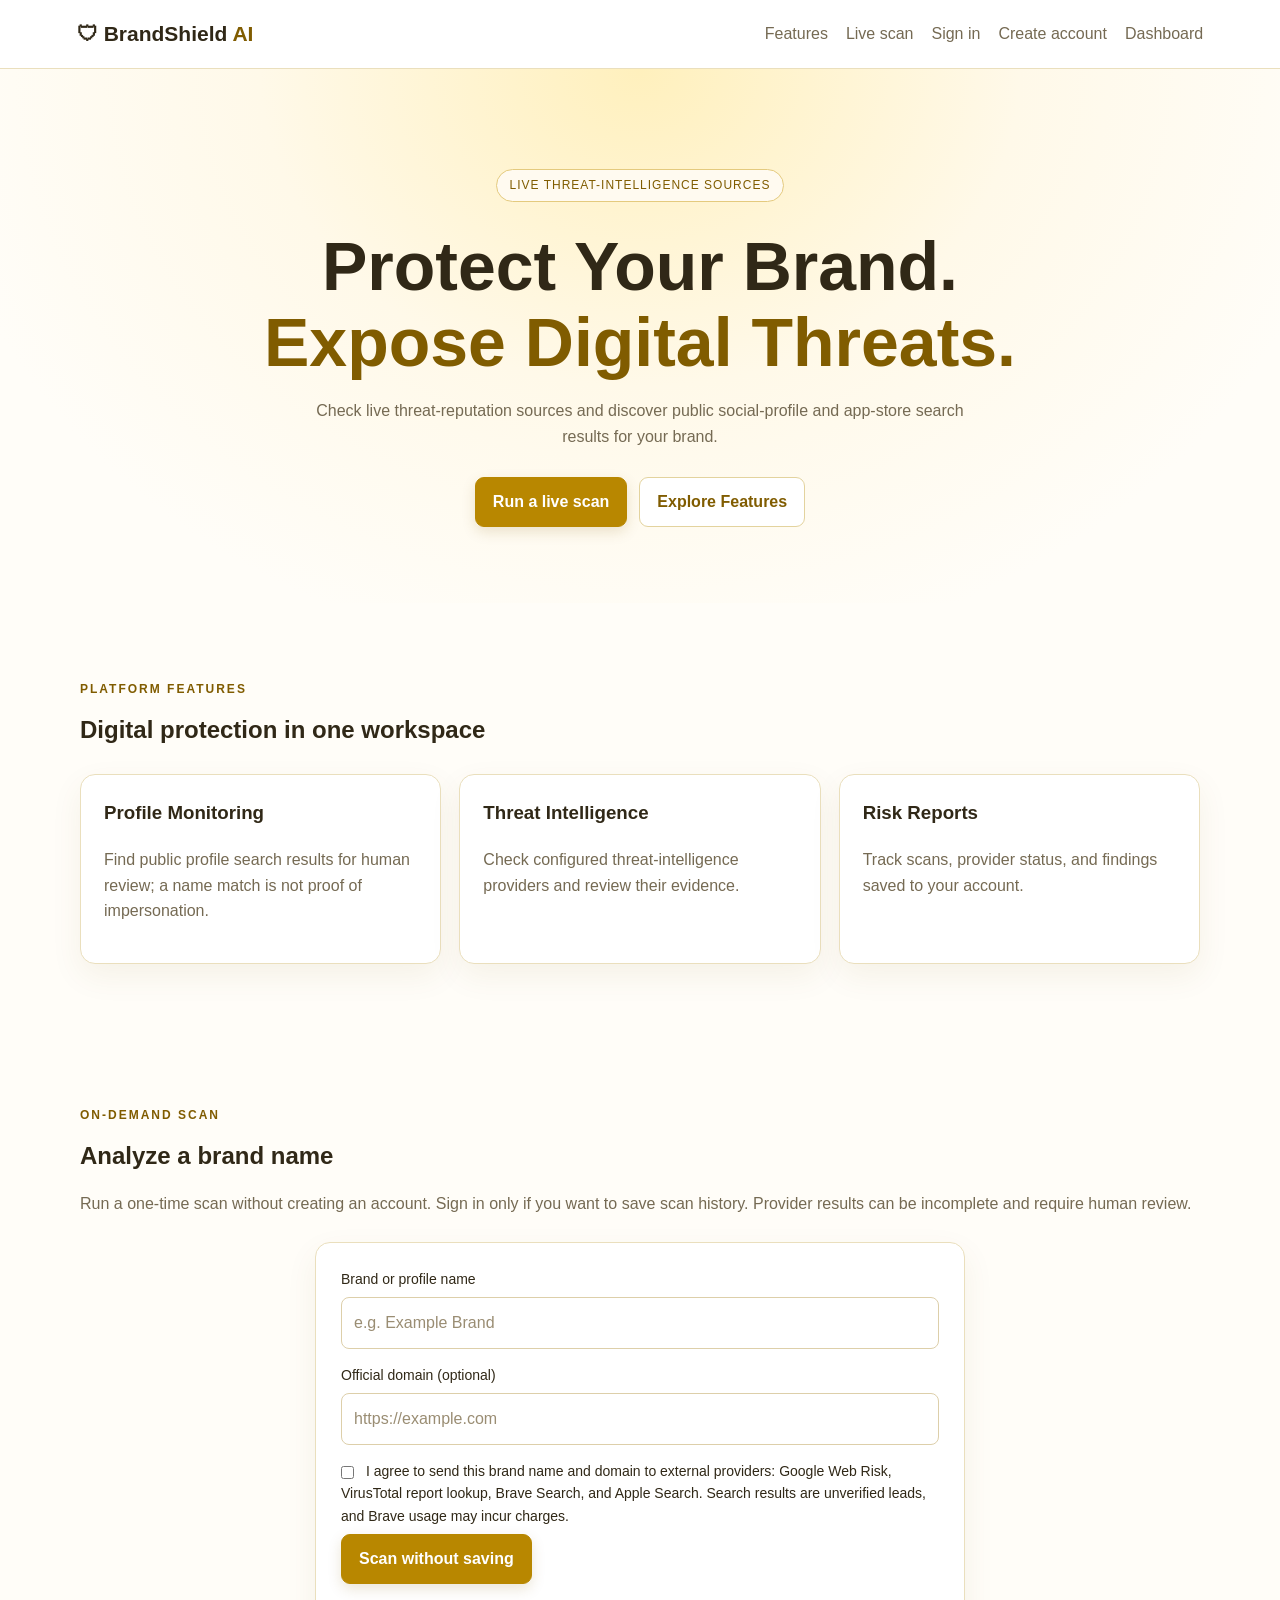
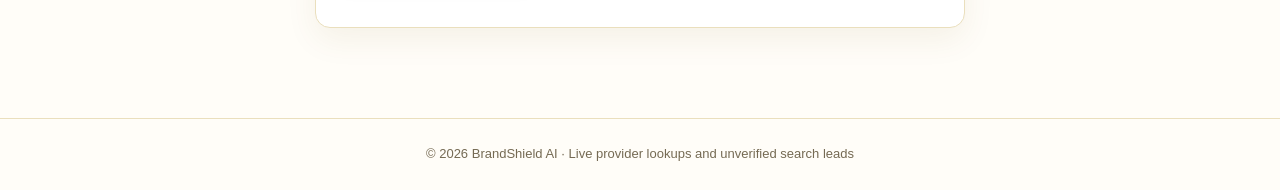
==== commit 5f153330: "Remove duplicate homepage markup" ====
--- a/frontend/index.html
+++ b/frontend/index.html
@@ -1,4 +1,3 @@
-
 <!DOCTYPE html>
 <html lang="en">
 <head>
@@ -83,87 +82,3 @@
   <script src="js/script.js"></script>
 </body>
 </html>
-<!DOCTYPE html>
-<html lang="en">
-<head>
-  <meta charset="UTF-8">
-  <meta name="viewport" content="width=device-width, initial-scale=1">
-  <title>BrandShield AI | Digital Brand Protection</title>
-  <link rel="stylesheet" href="css/style.css">
-</head>
-<body>
-  <header class="navbar">
-    <a class="logo" href="index.html">🛡 BrandShield<span> AI</span></a>
-    <nav class="nav-links">
-      <a href="#features">Features</a>
-      <a href="#analyze">Live scan</a>
-      <a href="login.html">Sign in</a>
-      <a href="register.html">Create account</a>
-      <a href="dashboard.html">Dashboard</a>
-    </nav>
-  </header>
-
-  <main>
-    <section class="hero">
-      <span class="pill">LIVE THREAT-INTELLIGENCE SOURCES</span>
-      <h1>Protect Your Brand.<br><span class="accent">Expose Digital Threats.</span></h1>
-      <p>Check live threat-reputation sources and discover public social-profile and app-store search results for your brand.</p>
-      <div class="actions">
-        <a class="button" href="#analyze">Run a live scan</a>
-        <a class="button button-secondary" href="#features">Explore Features</a>
-      </div>
-    </section>
-
-    <section class="section container" id="features">
-      <div class="section-heading">
-        <p class="eyebrow">PLATFORM FEATURES</p>
-        <h2>Digital protection in one workspace</h2>
-      </div>
-      <div class="grid">
-        <article class="card">
-          <h3>Profile Monitoring</h3>
-          <p>Find public profile search results for human review; a name match is not proof of impersonation.</p>
-        </article>
-        <article class="card">
-          <h3>Threat Intelligence</h3>
-          <p>Check configured threat-intelligence providers and review their evidence.</p>
-        </article>
-        <article class="card">
-          <h3>Risk Reports</h3>
-          <p>Track scans, provider status, and findings saved to your account.</p>
-        </article>
-      </div>
-    </section>
-
-    <section class="section container" id="analyze">
-      <div class="section-heading">
-        <p class="eyebrow">ON-DEMAND SCAN</p>
-        <h2>Analyze a brand name</h2>
-        <p class="muted">Create an account to run scans and save findings. Provider results can be incomplete and require human review.</p>
-      </div>
-
-      <form id="analyze-form" class="form-card">
-        <label for="brand-name">Brand or profile name</label>
-        <input id="brand-name" name="brand_name" maxlength="100"
-          placeholder="e.g. Example Brand" required>
-        <label for="brand-domain">Official domain (optional)</label>
-        <input id="brand-domain" name="domain" maxlength="255"
-          placeholder="https://example.com">
-        <label>
-          <input id="provider-consent" type="checkbox" required>
-          I agree to send this brand name and domain to external providers:
-          Google Web Risk, VirusTotal report lookup, Brave Search, and Apple
-          Search. Search results are unverified leads, and Brave usage may
-          incur charges.
-        </label>
-        <button type="submit">Run live scan</button>
-        <div id="analysis-result" class="result" role="status"></div>
-      </form>
-    </section>
-  </main>
-
-  <footer>© 2026 BrandShield AI · Live provider lookups and unverified search leads</footer>
-  <script src="js/api.js"></script>
-  <script src="js/script.js"></script>
-</body>
-</html>
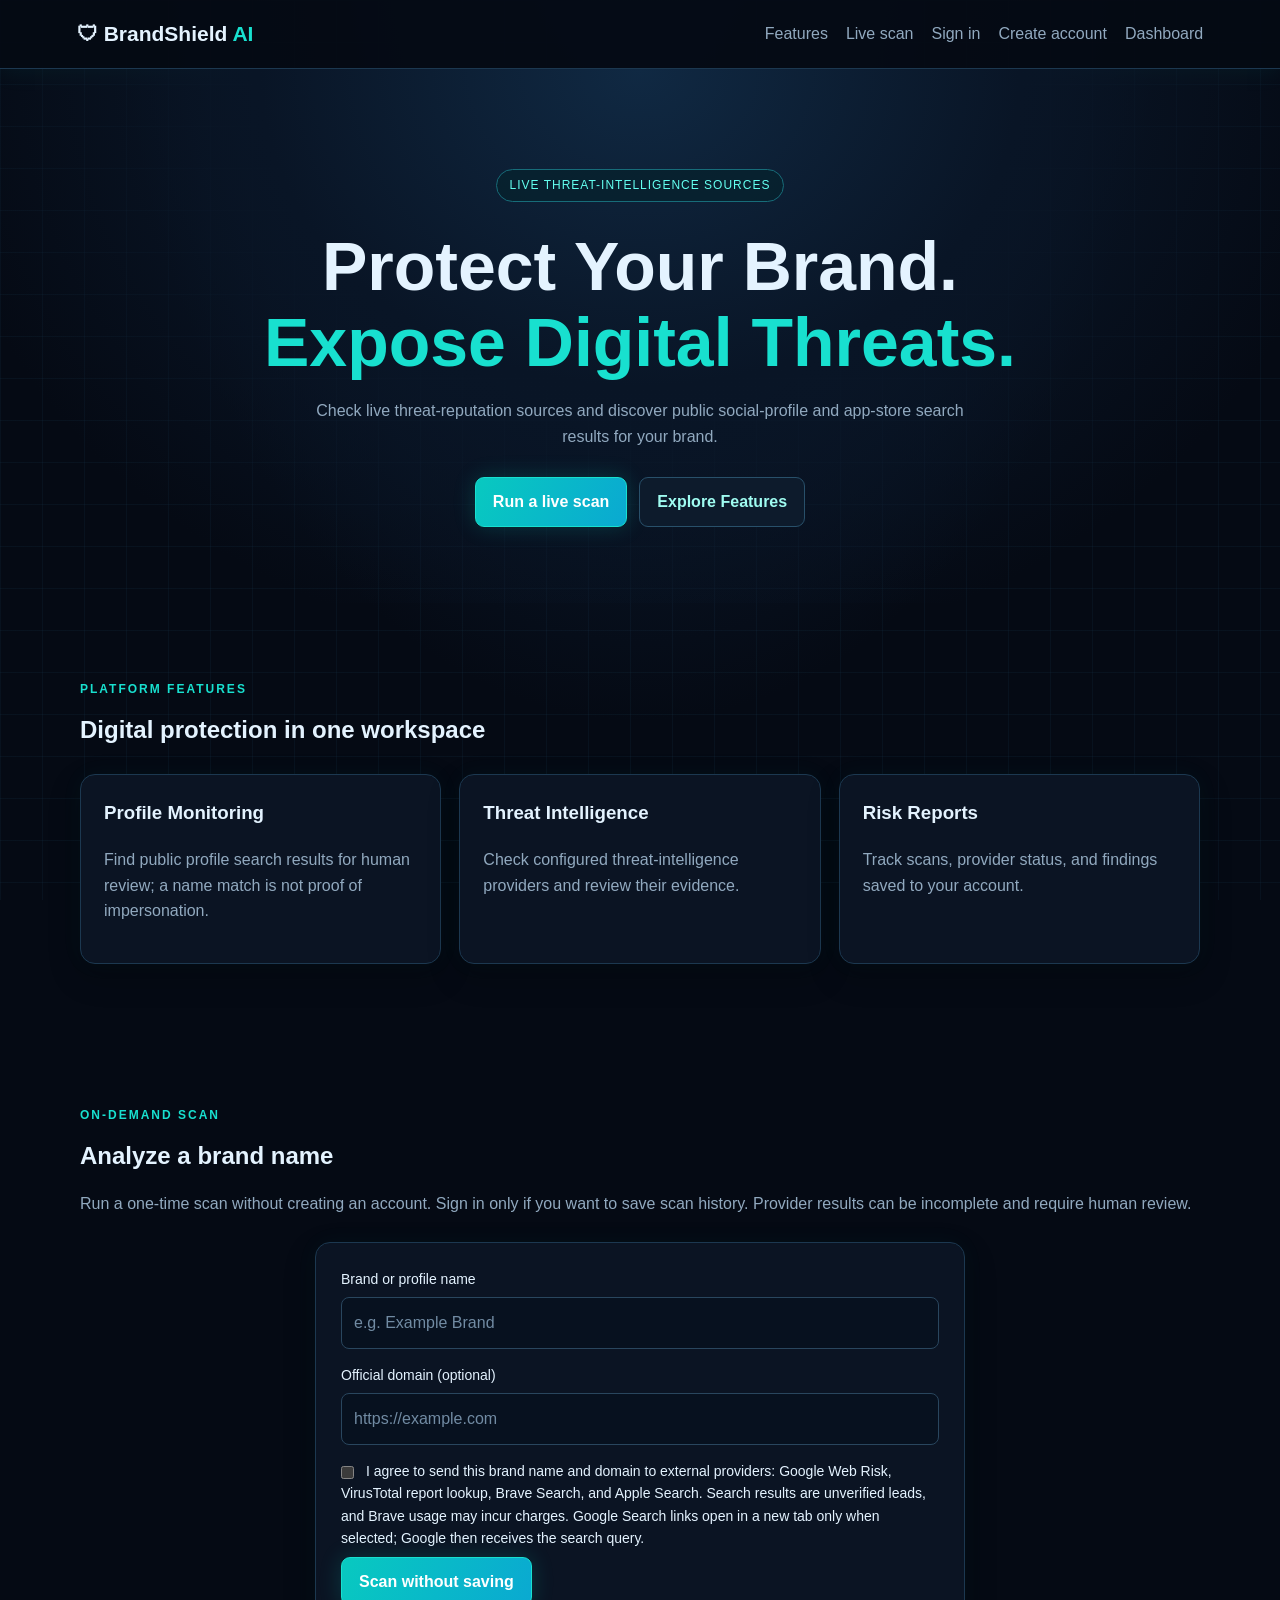
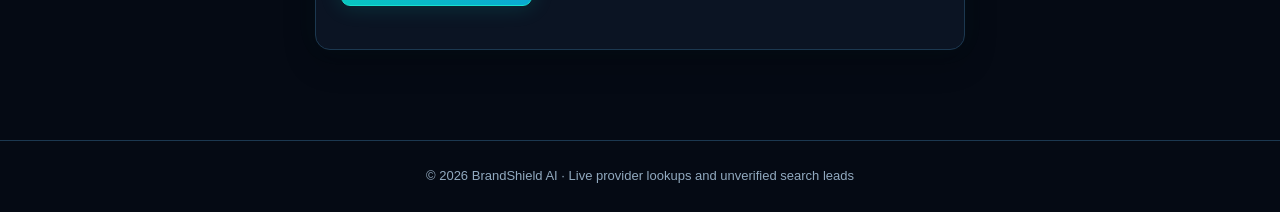
==== commit df0e7de9: "Clarify Google search query consent" ====
--- a/frontend/index.html
+++ b/frontend/index.html
@@ -69,7 +69,7 @@
           I agree to send this brand name and domain to external providers:
           Google Web Risk, VirusTotal report lookup, Brave Search, and Apple
           Search. Search results are unverified leads, and Brave usage may
-          incur charges.
+          incur charges. Google Search links open in a new tab only when selected; Google then receives the search query.
         </label>
         <button type="submit">Scan without saving</button>
         <div id="analysis-result" class="result" role="status"></div>
--- a/frontend/css/style.css
+++ b/frontend/css/style.css
@@ -1,17 +1,17 @@
 :root {
-  color-scheme: light;
-  --bg: #fffdf8;
-  --panel: #ffffff;
-  --panel-light: #fff7df;
-  --border: #eadfbd;
-  --text: #302817;
-  --muted: #756a53;
-  --gold: #b88700;
-  --gold-dark: #805c00;
-  --gold-light: #fff0bd;
-  --green: #177245;
-  --amber: #916300;
-  --red: #b42318;
+  color-scheme: dark;
+  --bg: #050a14;
+  --panel: #0b1423;
+  --panel-light: #101e31;
+  --border: #1c3850;
+  --text: #e4f3ff;
+  --muted: #91a9bf;
+  --gold: #18e0cf;
+  --gold-dark: #00b8d4;
+  --gold-light: #12313e;
+  --green: #38e29b;
+  --amber: #ffc857;
+  --red: #ff657a;
 }
 
 * {
@@ -25,7 +25,13 @@
 body {
   min-height: 100vh;
   margin: 0;
-  background: var(--bg);
+  background-color: var(--bg);
+  background-image:
+    linear-gradient(rgb(33 76 105 / 12%) 1px, transparent 1px),
+    linear-gradient(90deg, rgb(33 76 105 / 12%) 1px, transparent 1px),
+    radial-gradient(ellipse at 50% -10%, #102947 0, transparent 58%);
+  background-size: 42px 42px, 42px 42px, auto;
+  background-attachment: fixed;
   color: var(--text);
   font-family: Inter, Arial, sans-serif;
   line-height: 1.6;
@@ -45,18 +51,18 @@
   border: 1px solid var(--gold);
   border-radius: 9px;
   padding: 11px 17px;
-  background: var(--gold);
+  background: linear-gradient(115deg, #08c9c0, #0aa9d1);
   color: #ffffff;
   font-weight: 700;
   cursor: pointer;
-  box-shadow: 0 5px 14px rgb(128 92 0 / 16%);
+  box-shadow: 0 0 22px rgb(0 224 207 / 18%);
   transition: background-color .15s ease, transform .15s ease, box-shadow .15s ease;
 }
 
 button:hover, .button:hover {
-  background: var(--gold-dark);
+  background: linear-gradient(115deg, #12e8d4, #24bdf2);
   border-color: var(--gold-dark);
-  box-shadow: 0 7px 18px rgb(128 92 0 / 20%);
+  box-shadow: 0 0 28px rgb(0 224 207 / 32%);
   transform: translateY(-1px);
 }
 
@@ -67,7 +73,7 @@
 }
 
 :focus-visible {
-  outline: 3px solid #d6a629;
+  outline: 3px solid #18e0cf;
   outline-offset: 3px;
 }
 
@@ -78,8 +84,8 @@
   gap: 18px;
   padding: 17px 6%;
   border-bottom: 1px solid var(--border);
-  background: rgb(255 255 255 / 96%);
-  box-shadow: 0 3px 16px rgb(80 61 17 / 4%);
+  background: rgb(5 10 20 / 94%);
+  box-shadow: 0 3px 22px rgb(0 224 207 / 8%);
 }
 
 .logo {
@@ -89,7 +95,7 @@
 }
 
 .logo span, .accent, .eyebrow {
-  color: var(--gold-dark);
+  color: var(--gold);
 }
 
 .nav-links {
@@ -100,7 +106,7 @@
 }
 
 .nav-links a:hover, .nav-links a.active {
-  color: var(--gold-dark);
+  color: var(--gold);
 }
 
 .container {
@@ -110,17 +116,17 @@
 
 .hero {
   padding: 100px 20px 76px;
-  background: radial-gradient(ellipse at 50% 0, #fff0bd 0, #fff9e9 42%, var(--bg) 79%);
+  background: radial-gradient(ellipse at 50% 0, #102943 0, #091526 42%, transparent 79%);
   text-align: center;
 }
 
 .pill {
   display: inline-block;
-  border: 1px solid #e4ca7e;
+  border: 1px solid #176c79;
   border-radius: 40px;
   padding: 6px 13px;
-  background: #fffaf0;
-  color: var(--gold-dark);
+  background: rgb(7 33 46 / 82%);
+  color: #63fff0;
   font-size: 12px;
   letter-spacing: 1px;
 }
@@ -149,16 +155,16 @@
 }
 
 .button-secondary {
-  border-color: #e3d39e;
-  background: #ffffff;
-  color: var(--gold-dark);
+  border-color: #28506a;
+  background: #0d1b2c;
+  color: #9ffcf1;
   box-shadow: none;
 }
 
 .button-secondary:hover {
   border-color: var(--gold);
-  background: var(--panel-light);
-  color: var(--gold-dark);
+  background: #12293c;
+  color: #ffffff;
 }
 
 .section {
@@ -189,7 +195,7 @@
   border: 1px solid var(--border);
   border-radius: 15px;
   background: var(--panel);
-  box-shadow: 0 12px 32px rgb(111 82 12 / 7%);
+  box-shadow: 0 12px 32px rgb(0 0 0 / 24%), 0 0 24px rgb(0 224 207 / 4%);
 }
 
 .card {
@@ -229,15 +235,15 @@
 input, select {
   width: 100%;
   margin-bottom: 15px;
-  border: 1px solid #ddcfaa;
+  border: 1px solid #29465e;
   border-radius: 8px;
   padding: 12px;
-  background: #ffffff;
+  background: #07111f;
   color: var(--text);
 }
 
 input::placeholder {
-  color: #9a8d73;
+  color: #718ba3;
 }
 
 input[type="checkbox"] {
@@ -249,7 +255,7 @@
 
 input:focus, select:focus {
   border-color: var(--gold);
-  outline: 2px solid #e7cf82;
+  outline: 2px solid rgb(24 224 207 / 30%);
   outline-offset: 1px;
 }
 
@@ -257,7 +263,7 @@
   overflow-x: auto;
   border: 1px solid var(--border);
   border-radius: 12px;
-  background: #ffffff;
+  background: var(--panel);
 }
 
 table {
@@ -273,20 +279,20 @@
 }
 
 th {
-  background: var(--panel-light);
-  color: #493b1f;
+  background: #102338;
+  color: #c7fff7;
 }
 
 td {
-  color: #62563f;
+  color: #bfd1e1;
 }
 
 .status {
   display: inline-block;
   border-radius: 20px;
   padding: 3px 9px;
-  background: #fff4d2;
-  color: #755600;
+  background: #173343;
+  color: #8dfff0;
   font-size: 12px;
 }
 
@@ -303,8 +309,8 @@
   border: 1px solid var(--border);
   border-radius: 10px;
   padding: 14px;
-  background: #fff9e8;
-  color: #62563f;
+  background: #0d1e30;
+  color: #c2d9eb;
 }
 
 .result {
@@ -329,7 +335,7 @@
   min-height: 100vh;
   place-items: center;
   padding: 20px;
-  background: radial-gradient(ellipse at 50% 0, #fff0bd 0, var(--bg) 58%);
+  background: radial-gradient(ellipse at 50% 0, #102943 0, var(--bg) 58%);
 }
 
 .auth-card {
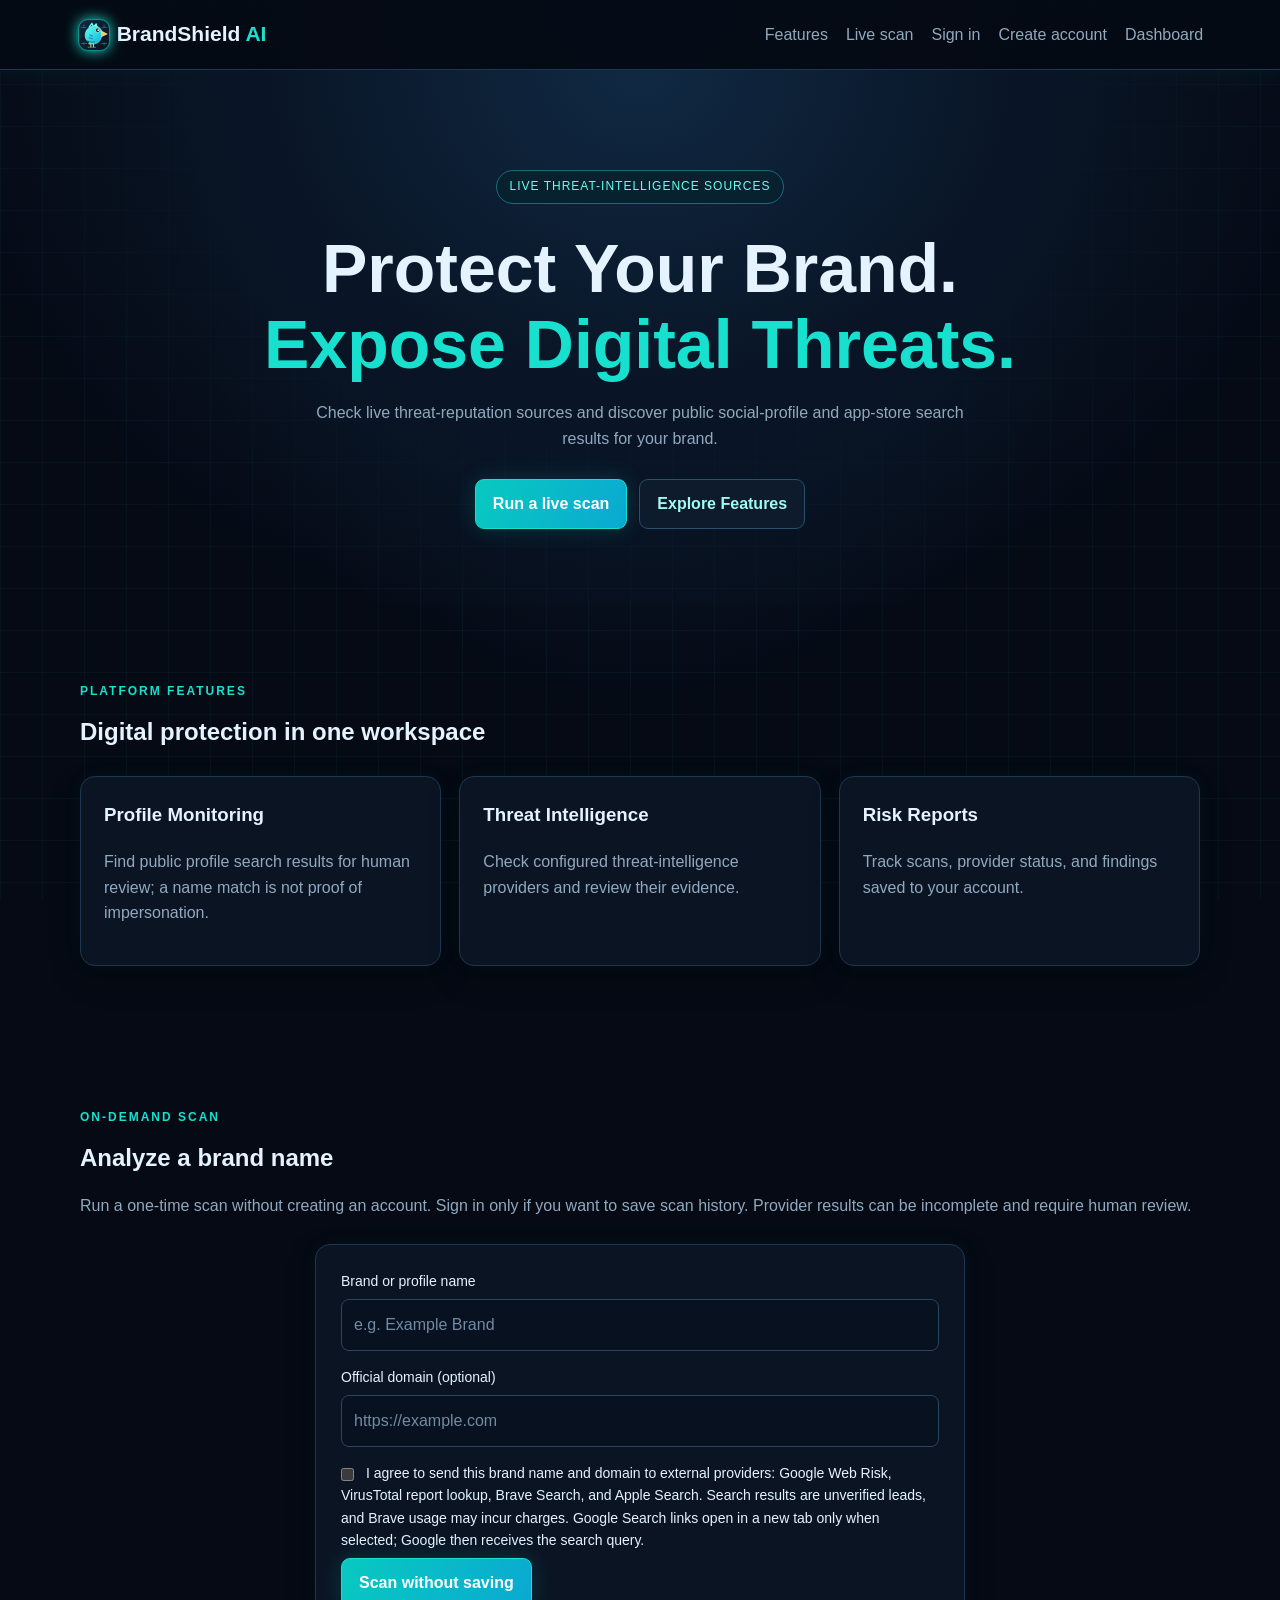
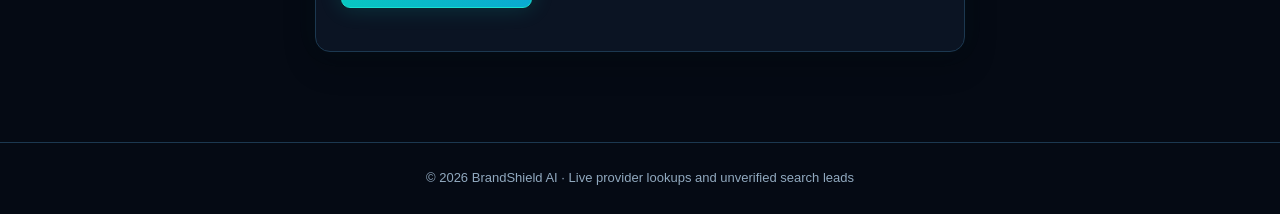
==== commit 9b7be880: "Use cyber parrot brand logo" ====
--- a/frontend/index.html
+++ b/frontend/index.html
@@ -8,7 +8,7 @@
 </head>
 <body>
   <header class="navbar">
-    <a class="logo" href="index.html">🛡 BrandShield<span> AI</span></a>
+    <a class="logo" href="index.html"><img src="images/cyber-parrot.svg" width="34" height="34" alt="" style="vertical-align:middle;filter:drop-shadow(0 0 7px #18e0cf)"> BrandShield<span> AI</span></a>
     <nav class="nav-links">
       <a href="#features">Features</a>
       <a href="#analyze">Live scan</a>
